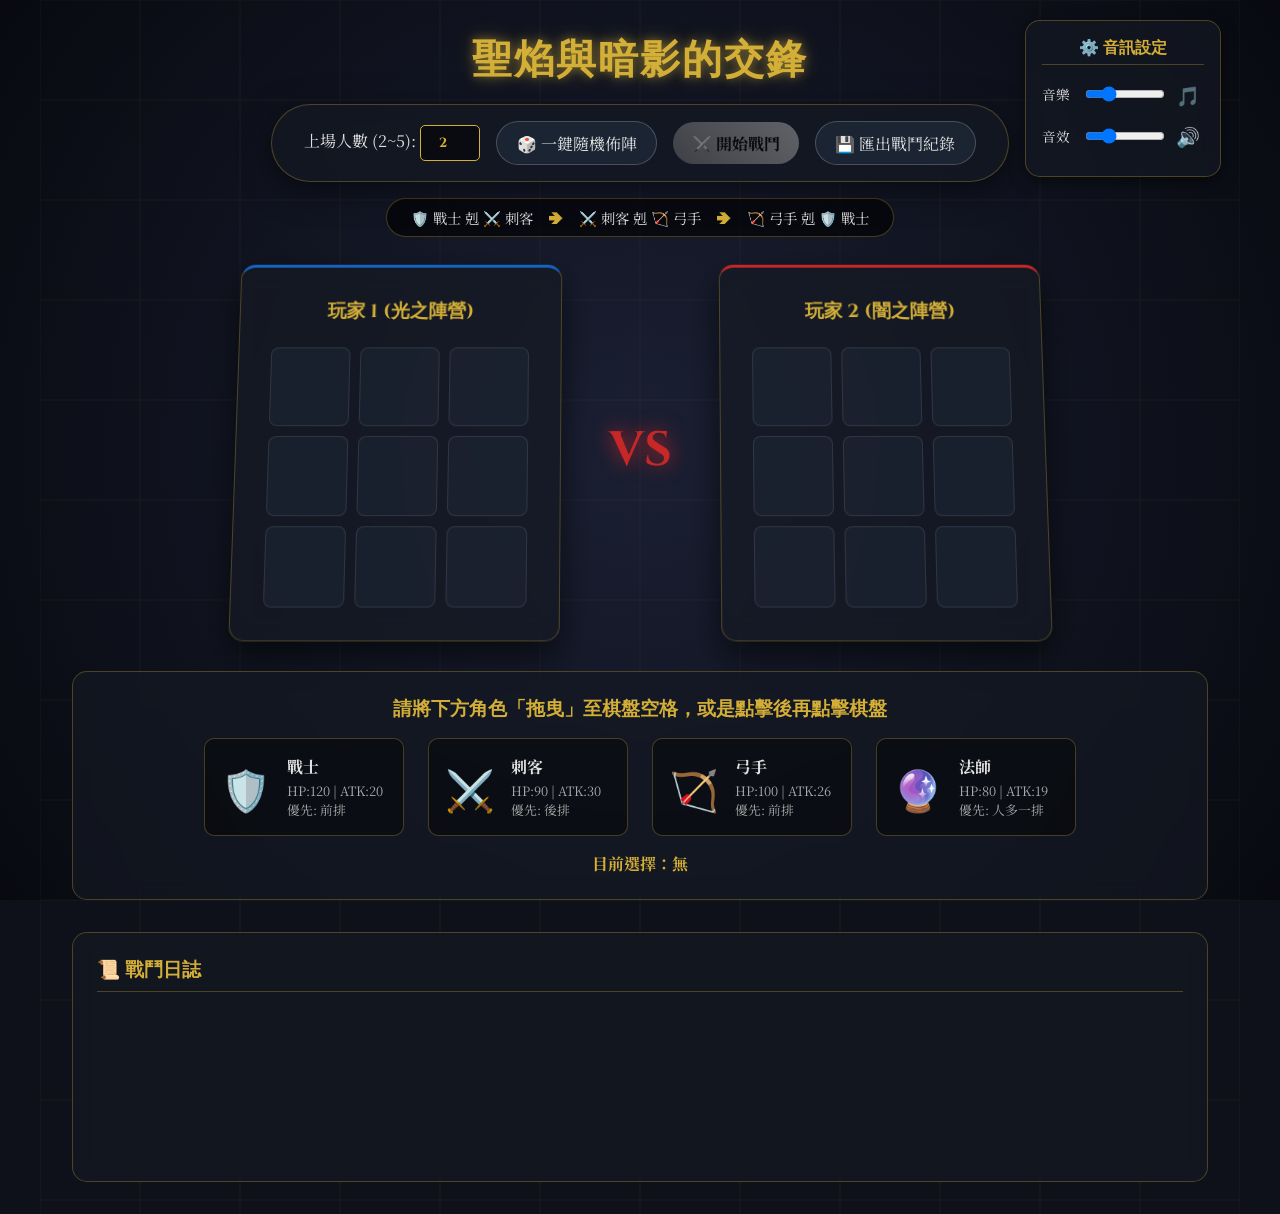
==== mage-version/index.html @ 6c67f074 "feat: add dedicated magic attack visual effects and sound" ====
<!DOCTYPE html>
<html lang="zh-TW">
<head>
    <meta charset="UTF-8">
    <meta name="viewport" content="width=device-width, initial-scale=1.0">
    <title>JRPG Auto Battler</title>
    <link rel="stylesheet" href="style.css">
    <link href="https://fonts.googleapis.com/css2?family=Noto+Serif+TC:wght@400;700&family=Cinzel:wght@600&display=swap" rel="stylesheet">
</head>
<body>
    <div id="game-container">
        <div class="bg-overlay"></div>
        
        <!-- 音效與音樂控制面板 -->
        <div class="audio-settings">
            <h4>⚙️ 音訊設定</h4>
            <div class="setting-row">
                <label>音樂</label>
                <input type="range" id="vol-bgm" min="0" max="1" step="0.05" value="0.25">
                <button id="toggle-bgm" class="icon-btn">🎵</button>
            </div>
            <div class="setting-row">
                <label>音效</label>
                <input type="range" id="vol-sfx" min="0" max="1" step="0.05" value="0.25">
                <button id="toggle-sfx" class="icon-btn">🔊</button>
            </div>
        </div>

        <header>
            <h1 class="title">聖焰與暗影的交鋒</h1>
            <div class="controls">
                <label>上場人數 (2~5): <input type="number" id="num-chars" value="2" min="2" max="5"></label>
                <button id="btn-random">🎲 一鍵隨機佈陣</button>
                <button id="btn-start" class="primary" disabled>⚔️ 開始戰鬥</button>
                <button id="btn-reset" class="hidden">🔄 重置下一局</button>
                <button id="btn-export">💾 匯出戰鬥紀錄</button>
            </div>
            
            <!-- 克制說明圖 -->
            <div class="element-legend">
                <span>🛡️ 戰士 剋 ⚔️ 刺客</span>
                <span class="arrow">➔</span>
                <span>⚔️ 刺客 剋 🏹 弓手</span>
                <span class="arrow">➔</span>
                <span>🏹 弓手 剋 🛡️ 戰士</span>
            </div>
        </header>

        <main class="battlefield">
            <div class="team-area team1">
                <h2 class="team-name">玩家 1 (光之陣營)</h2>
                <div class="grid" id="grid-team1">
                    <!-- 3x3 cells generated by JS -->
                </div>
            </div>

            <div class="vs-badge">VS</div>

            <div class="team-area team2">
                <h2 class="team-name">玩家 2 (闇之陣營)</h2>
                <div class="grid" id="grid-team2">
                    <!-- 3x3 cells generated by JS -->
                </div>
            </div>
        </main>

        <section class="selection-panel" id="selection-panel">
            <h3>請將下方角色「拖曳」至棋盤空格，或是點擊後再點擊棋盤</h3>
            <div class="character-pool">
                <div class="char-card" data-class="Warrior" draggable="true">
                    <div class="icon">🛡️</div>
                    <div class="info">
                        <strong>戰士</strong>
                        <span>HP:120 | ATK:20</span>
                        <span>優先: 前排</span>
                    </div>
                </div>
                <div class="char-card" data-class="Assassin" draggable="true">
                    <div class="icon">⚔️</div>
                    <div class="info">
                        <strong>刺客</strong>
                        <span>HP:90 | ATK:30</span>
                        <span>優先: 後排</span>
                    </div>
                </div>
                <div class="char-card" data-class="Archer" draggable="true">
                    <div class="icon">🏹</div>
                    <div class="info">
                        <strong>弓手</strong>
                        <span>HP:100 | ATK:26</span>
                        <span>優先: 前排</span>
                    </div>
                </div>
                <div class="char-card" data-class="Mage" draggable="true">
                    <div class="icon">🔮</div>
                    <div class="info">
                        <strong>法師</strong>
                        <span>HP:80 | ATK:19</span>
                        <span>優先: 人多一排</span>
                    </div>
                </div>
            </div>
            <div id="selection-status">目前選擇：無</div>
        </section>

        <section class="battle-log">
            <h3>📜 戰鬥日誌</h3>
            <div id="log-content"></div>
        </section>
    </div>

    <!-- 實體音效標籤 (請將您自己的 MP3 檔案放入資料夾中，並命名如下) -->
    <audio id="bgm-audio" loop src="../bgm.mp3"></audio>
    <audio id="hit-audio" src="../hit.mp3"></audio>
    <audio id="crit-audio" src="../crit.mp3"></audio>
    <audio id="die-audio" src="../die.mp3"></audio>
    <audio id="magic-audio" src="../magic.mp3"></audio>

    <script src="app.js"></script>
</body>
</html>
---- mage-version/style.css ----
:root {
    --bg-dark: #0f111a;
    --primary-gold: #d4af37;
    --primary-red: #c62828;
    --primary-blue: #1565c0;
    --text-light: #e0e0e0;
    --glass-bg: rgba(20, 25, 35, 0.7);
    --glass-border: rgba(212, 175, 55, 0.3);
    --cell-bg: rgba(30, 40, 55, 0.5);
    --cell-border: rgba(255, 255, 255, 0.1);
}

* {
    box-sizing: border-box;
    margin: 0;
    padding: 0;
}

body {
    background-color: var(--bg-dark);
    background-image: radial-gradient(circle at center, #1a1f33 0%, #080a10 100%);
    background-size: cover;
    background-attachment: fixed;
    color: var(--text-light);
    font-family: 'Noto Serif TC', serif;
    min-height: 100vh;
    display: flex;
    justify-content: center;
    align-items: center;
}

#game-container {
    width: 100%;
    max-width: 1200px;
    padding: 2rem;
    position: relative;
    z-index: 1;
}

.bg-overlay {
    position: absolute;
    top: 0; left: 0; width: 100%; height: 100%;
    background: url('data:image/svg+xml;utf8,<svg width="100" height="100" xmlns="http://www.w3.org/2000/svg"><rect width="100" height="100" fill="none" stroke="rgba(212,175,55,0.05)" stroke-width="1"/></svg>');
    z-index: -1;
    pointer-events: none;
}

header {
    text-align: center;
    margin-bottom: 1.5rem;
}

.title {
    font-family: 'Cinzel', serif;
    font-size: 2.5rem;
    color: var(--primary-gold);
    text-shadow: 0 0 10px rgba(212, 175, 55, 0.5), 0 0 20px rgba(212, 175, 55, 0.3);
    letter-spacing: 2px;
    margin-bottom: 1rem;
}

.controls {
    display: flex;
    justify-content: center;
    gap: 1rem;
    align-items: center;
    background: var(--glass-bg);
    padding: 1rem 2rem;
    border-radius: 50px;
    border: 1px solid var(--glass-border);
    backdrop-filter: blur(10px);
    box-shadow: 0 8px 32px rgba(0, 0, 0, 0.5);
    width: fit-content;
    margin: 0 auto 1rem auto;
}

/* 克制圖例 */
.element-legend {
    display: flex;
    justify-content: center;
    align-items: center;
    gap: 1rem;
    background: rgba(0, 0, 0, 0.6);
    padding: 0.5rem 1.5rem;
    border-radius: 20px;
    border: 1px solid var(--glass-border);
    color: var(--text-light);
    font-size: 0.9rem;
    width: fit-content;
    margin: 0 auto;
}

.element-legend .arrow {
    color: var(--primary-gold);
}

input[type="number"] {
    background: rgba(0,0,0,0.5);
    border: 1px solid var(--primary-gold);
    color: var(--primary-gold);
    padding: 0.5rem;
    border-radius: 5px;
    width: 60px;
    text-align: center;
    font-family: 'Cinzel', serif;
    font-weight: bold;
}

button {
    background: rgba(30, 40, 55, 0.8);
    color: var(--text-light);
    border: 1px solid rgba(255,255,255,0.2);
    padding: 0.6rem 1.2rem;
    border-radius: 25px;
    cursor: pointer;
    font-family: 'Noto Serif TC', serif;
    font-size: 1rem;
    transition: all 0.3s ease;
}

button:hover:not(:disabled) {
    background: rgba(50, 60, 80, 0.8);
    border-color: var(--primary-gold);
    box-shadow: 0 0 15px rgba(212, 175, 55, 0.3);
}

button.primary {
    background: linear-gradient(45deg, #8a6a20, #d4af37);
    color: #000;
    font-weight: bold;
    border: none;
}

button.primary:hover:not(:disabled) {
    background: linear-gradient(45deg, #d4af37, #f3d46f);
    box-shadow: 0 0 20px rgba(212, 175, 55, 0.6);
}

button:disabled {
    opacity: 0.5;
    cursor: not-allowed;
    filter: grayscale(1);
}

.hidden {
    display: none !important;
}

/* Battlefield */
.battlefield {
    display: flex;
    justify-content: center;
    align-items: center;
    gap: 3rem;
    margin-bottom: 2rem;
    perspective: 1000px;
}

.team-area {
    background: var(--glass-bg);
    border: 1px solid var(--glass-border);
    border-radius: 15px;
    padding: 2rem;
    backdrop-filter: blur(10px);
    box-shadow: 0 15px 35px rgba(0,0,0,0.6);
    position: relative;
    transform: rotateX(5deg);
    transition: transform 0.3s ease;
}

.team-area:hover {
    transform: rotateX(0deg);
}

.team1 { border-top: 3px solid var(--primary-blue); }
.team2 { border-top: 3px solid var(--primary-red); }

.team-name {
    text-align: center;
    margin-bottom: 1.5rem;
    font-family: 'Cinzel', serif;
    color: var(--primary-gold);
    font-size: 1.2rem;
}

.grid {
    display: grid;
    grid-template-columns: repeat(3, 1fr);
    grid-template-rows: repeat(3, 1fr);
    gap: 10px;
}

.team1 .grid {
    direction: rtl; 
}
.team1 .cell {
    direction: ltr; 
}

.cell {
    width: 80px;
    height: 80px;
    background: var(--cell-bg);
    border: 1px solid var(--cell-border);
    border-radius: 8px;
    display: flex;
    justify-content: center;
    align-items: center;
    transition: all 0.2s ease;
    position: relative;
}

.cell.drag-over {
    background: rgba(212, 175, 55, 0.3);
    border-color: var(--primary-gold);
    transform: scale(1.05);
}

.cell:hover {
    background: rgba(255, 255, 255, 0.1);
    border-color: var(--primary-gold);
}

.vs-badge {
    font-family: 'Cinzel', serif;
    font-size: 3rem;
    font-weight: bold;
    color: var(--primary-red);
    text-shadow: 0 0 20px #c62828;
    animation: pulse 2s infinite alternate;
}

@keyframes pulse {
    from { transform: scale(1); text-shadow: 0 0 10px #c62828; }
    to { transform: scale(1.1); text-shadow: 0 0 25px #ff5252; }
}

/* Characters */
.character {
    font-size: 2.5rem;
    user-select: none;
    position: relative;
    z-index: 2;
    transition: all 0.3s ease;
    cursor: grab;
}

.character:active {
    cursor: grabbing;
}

.character.dragging {
    opacity: 0.5;
    transform: scale(1.1);
}

.hp-bar-container {
    position: absolute;
    bottom: -15px;
    left: 10%;
    width: 80%;
    height: 6px;
    background: #333;
    border-radius: 3px;
    overflow: hidden;
    border: 1px solid #000;
}

.hp-bar {
    height: 100%;
    background: #4caf50;
    width: 100%;
    transition: width 0.3s ease, background-color 0.3s ease;
}

.hp-bar.low {
    background: #f44336;
}

/* 動畫效果 */
@keyframes attack-right {
    0% { transform: translateX(0) scale(1); }
    50% { transform: translateX(30px) scale(1.2); }
    100% { transform: translateX(0) scale(1); }
}

@keyframes attack-left {
    0% { transform: translateX(0) scale(1); }
    50% { transform: translateX(-30px) scale(1.2); }
    100% { transform: translateX(0) scale(1); }
}

@keyframes hit-shake {
    0% { transform: translate(0, 0) rotate(0deg); filter: brightness(1) sepia(0); }
    25% { transform: translate(5px, 5px) rotate(5deg); filter: brightness(2) sepia(1) hue-rotate(300deg); }
    50% { transform: translate(-5px, -5px) rotate(-5deg); filter: brightness(2) sepia(1) hue-rotate(300deg); }
    75% { transform: translate(5px, -5px) rotate(5deg); filter: brightness(1) sepia(0); }
    100% { transform: translate(0, 0) rotate(0deg); }
}

@keyframes die {
    0% { opacity: 1; transform: scale(1); filter: grayscale(0); }
    50% { opacity: 0.5; transform: scale(0.8); filter: grayscale(1); }
    100% { opacity: 0; transform: scale(0.5); filter: grayscale(1); }
}

.anim-attack-t1 { animation: attack-right 0.2s ease-in-out; z-index: 10; }
.anim-attack-t2 { animation: attack-left 0.2s ease-in-out; z-index: 10; }
.anim-hit { animation: hit-shake 0.2s ease-in-out; }
.anim-magic-hit { animation: magic-burn 0.5s ease-out; }
.anim-die { animation: die 0.5s forwards; }

@keyframes magic-burn {
    0% { filter: brightness(1) sepia(0) hue-rotate(0deg); transform: scale(1); }
    30% { filter: brightness(1.5) sepia(1) hue-rotate(-50deg) drop-shadow(0 0 15px orange); transform: scale(1.1); }
    70% { filter: brightness(1.5) sepia(1) hue-rotate(-50deg) drop-shadow(0 0 20px red); transform: scale(1.05); }
    100% { filter: brightness(1) sepia(0) hue-rotate(0deg); transform: scale(1); }
}

.damage-text {
    position: absolute;
    color: #ff5252;
    font-weight: bold;
    font-size: 1.5rem;
    text-shadow: 2px 2px 0 #000;
    pointer-events: none;
    z-index: 20;
    animation: floatUp 1s forwards;
}

.damage-text.crit {
    color: #ffeb3b;
    font-size: 2rem;
}

@keyframes floatUp {
    0% { transform: translateY(0) scale(1); opacity: 1; }
    100% { transform: translateY(-40px) scale(1.5); opacity: 0; }
}

/* Selection Panel */
.selection-panel {
    background: var(--glass-bg);
    border: 1px solid var(--glass-border);
    border-radius: 15px;
    padding: 1.5rem;
    margin-bottom: 2rem;
    text-align: center;
    backdrop-filter: blur(10px);
}

.selection-panel h3 {
    color: var(--primary-gold);
    margin-bottom: 1rem;
    font-family: 'Cinzel', serif;
}

.character-pool {
    display: flex;
    justify-content: center;
    gap: 1.5rem;
    margin-bottom: 1rem;
}

.char-card {
    background: rgba(0,0,0,0.4);
    border: 1px solid var(--glass-border);
    border-radius: 10px;
    padding: 1rem;
    cursor: grab;
    display: flex;
    align-items: center;
    gap: 1rem;
    transition: all 0.2s ease;
    width: 200px;
}

.char-card:active {
    cursor: grabbing;
}

.char-card:hover {
    background: rgba(212, 175, 55, 0.1);
    transform: translateY(-5px);
}

.char-card.selected {
    border-color: var(--primary-gold);
    box-shadow: 0 0 15px rgba(212, 175, 55, 0.5);
    background: rgba(212, 175, 55, 0.15);
}

.char-card .icon {
    font-size: 2.5rem;
}

.char-card .info {
    display: flex;
    flex-direction: column;
    text-align: left;
    font-size: 0.8rem;
    color: #aaa;
}

.char-card .info strong {
    color: var(--text-light);
    font-size: 1rem;
    margin-bottom: 0.2rem;
}

#selection-status {
    color: var(--primary-gold);
    font-weight: bold;
}

/* Battle Log */
.battle-log {
    background: var(--glass-bg);
    border: 1px solid var(--glass-border);
    border-radius: 15px;
    padding: 1.5rem;
    height: 250px;
    display: flex;
    flex-direction: column;
    backdrop-filter: blur(10px);
}

.battle-log h3 {
    color: var(--primary-gold);
    margin-bottom: 1rem;
    font-family: 'Cinzel', serif;
    border-bottom: 1px solid var(--glass-border);
    padding-bottom: 0.5rem;
}

#log-content {
    flex: 1;
    overflow-y: auto;
    font-family: monospace;
    font-size: 0.95rem;
    line-height: 1.5;
    padding-right: 1rem;
}

#log-content::-webkit-scrollbar {
    width: 8px;
}
#log-content::-webkit-scrollbar-track {
    background: rgba(0,0,0,0.2);
    border-radius: 4px;
}
#log-content::-webkit-scrollbar-thumb {
    background: var(--primary-gold);
    border-radius: 4px;
}

.log-turn {
    color: var(--primary-gold);
    font-weight: bold;
    margin-top: 0.5rem;
    border-top: 1px dashed rgba(255,255,255,0.1);
    padding-top: 0.5rem;
}

.log-entry {
    margin-bottom: 0.3rem;
}

.log-crit {
    color: #ffeb3b;
}

.log-death {
    color: #ff5252;
    font-weight: bold;
}

/* Audio Settings Panel */
.audio-settings {
    position: absolute;
    top: 20px;
    right: 20px;
    background: var(--glass-bg);
    border: 1px solid var(--glass-border);
    border-radius: 15px;
    padding: 1rem;
    backdrop-filter: blur(10px);
    box-shadow: 0 5px 15px rgba(0,0,0,0.5);
    z-index: 100;
}

.audio-settings h4 {
    color: var(--primary-gold);
    margin-bottom: 0.8rem;
    font-family: 'Cinzel', serif;
    text-align: center;
    border-bottom: 1px solid var(--glass-border);
    padding-bottom: 0.3rem;
}

.setting-row {
    display: flex;
    align-items: center;
    gap: 0.5rem;
    margin-bottom: 0.5rem;
    font-size: 0.85rem;
}

.setting-row label {
    width: 35px;
}

.setting-row input[type="range"] {
    width: 80px;
    cursor: pointer;
}

.icon-btn {
    background: none;
    border: none;
    font-size: 1.2rem;
    cursor: pointer;
    padding: 0.2rem;
    border-radius: 5px;
    box-shadow: none;
    transition: opacity 0.2s;
}

.icon-btn:hover {
    background: rgba(255,255,255,0.1);
    box-shadow: none;
    border: none;
}

.icon-btn.muted {
    opacity: 0.3;
    filter: grayscale(1);
}
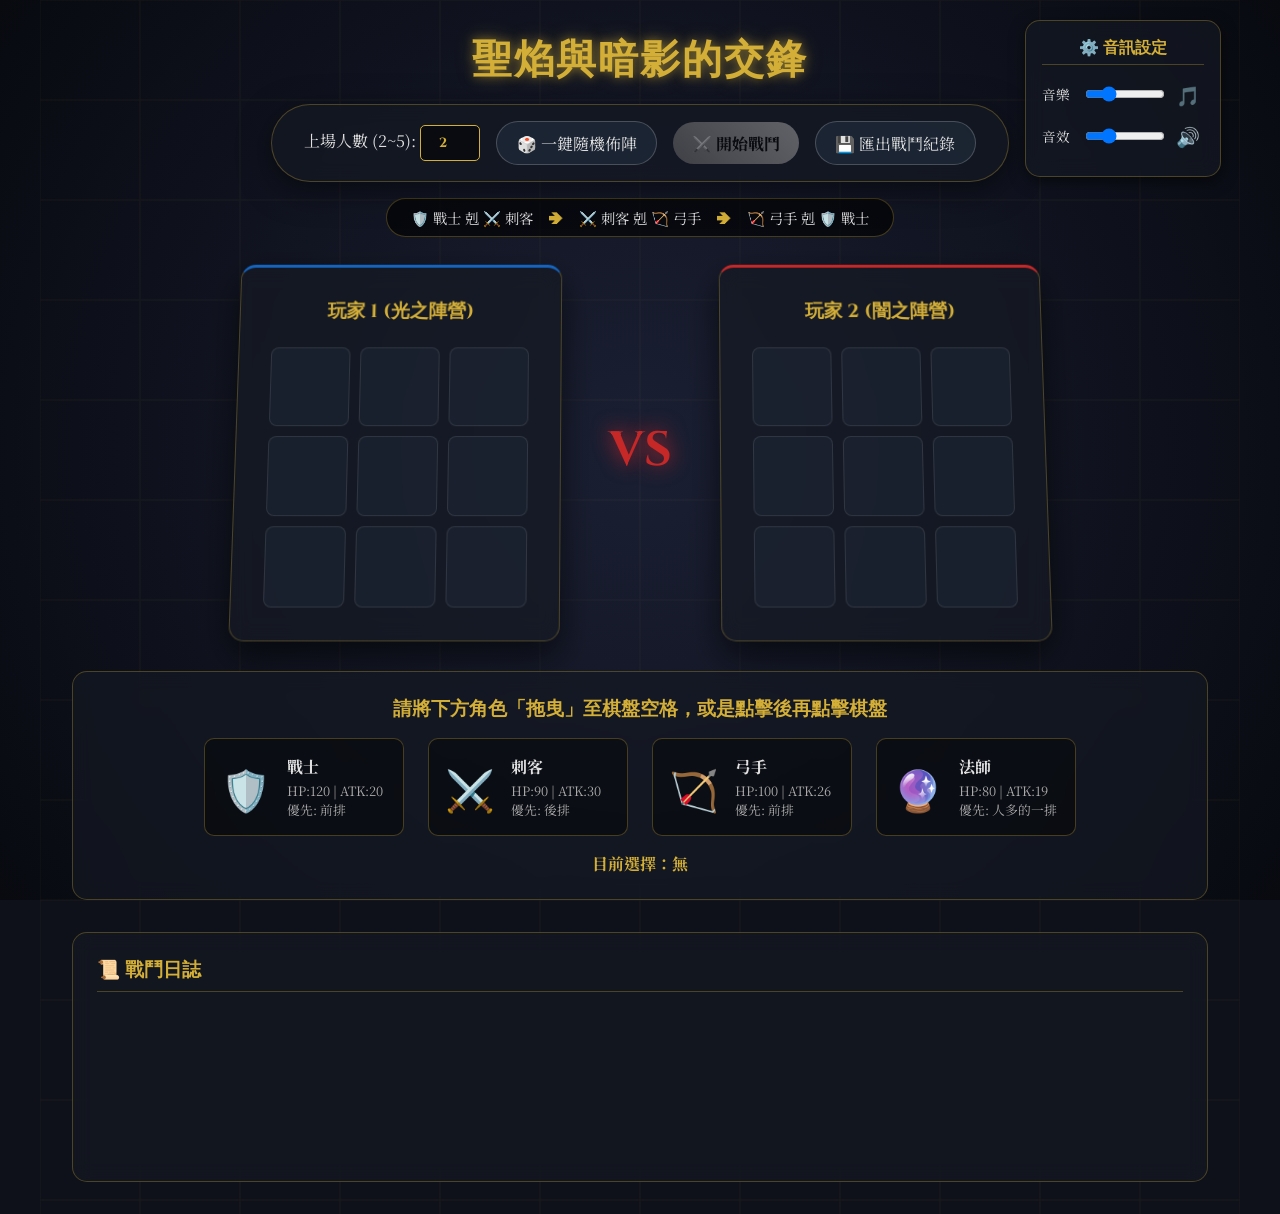
==== commit 140e3ab2: "refactor: organize assets, extract character configs to data file, add documentation" ====
--- a/mage-version/index.html
+++ b/mage-version/index.html
@@ -66,39 +66,8 @@
 
         <section class="selection-panel" id="selection-panel">
             <h3>請將下方角色「拖曳」至棋盤空格，或是點擊後再點擊棋盤</h3>
-            <div class="character-pool">
-                <div class="char-card" data-class="Warrior" draggable="true">
-                    <div class="icon">🛡️</div>
-                    <div class="info">
-                        <strong>戰士</strong>
-                        <span>HP:120 | ATK:20</span>
-                        <span>優先: 前排</span>
-                    </div>
-                </div>
-                <div class="char-card" data-class="Assassin" draggable="true">
-                    <div class="icon">⚔️</div>
-                    <div class="info">
-                        <strong>刺客</strong>
-                        <span>HP:90 | ATK:30</span>
-                        <span>優先: 後排</span>
-                    </div>
-                </div>
-                <div class="char-card" data-class="Archer" draggable="true">
-                    <div class="icon">🏹</div>
-                    <div class="info">
-                        <strong>弓手</strong>
-                        <span>HP:100 | ATK:26</span>
-                        <span>優先: 前排</span>
-                    </div>
-                </div>
-                <div class="char-card" data-class="Mage" draggable="true">
-                    <div class="icon">🔮</div>
-                    <div class="info">
-                        <strong>法師</strong>
-                        <span>HP:80 | ATK:19</span>
-                        <span>優先: 人多一排</span>
-                    </div>
-                </div>
+            <div class="character-pool" id="character-pool-container">
+                <!-- 角色卡片會由 characters.js 動態生成 -->
             </div>
             <div id="selection-status">目前選擇：無</div>
         </section>
@@ -109,13 +78,14 @@
         </section>
     </div>
 
-    <!-- 實體音效標籤 (請將您自己的 MP3 檔案放入資料夾中，並命名如下) -->
-    <audio id="bgm-audio" loop src="../bgm.mp3"></audio>
-    <audio id="hit-audio" src="../hit.mp3"></audio>
-    <audio id="crit-audio" src="../crit.mp3"></audio>
-    <audio id="die-audio" src="../die.mp3"></audio>
-    <audio id="magic-audio" src="../magic.mp3"></audio>
+    <!-- 實體音效標籤 -->
+    <audio id="bgm-audio" loop src="../assets/audio/bgm.mp3"></audio>
+    <audio id="hit-audio" src="../assets/audio/hit.mp3"></audio>
+    <audio id="crit-audio" src="../assets/audio/crit.mp3"></audio>
+    <audio id="die-audio" src="../assets/audio/die.mp3"></audio>
+    <audio id="magic-audio" src="../assets/audio/magic.mp3"></audio>
 
+    <script src="../assets/data/characters.js"></script>
     <script src="app.js"></script>
 </body>
 </html>
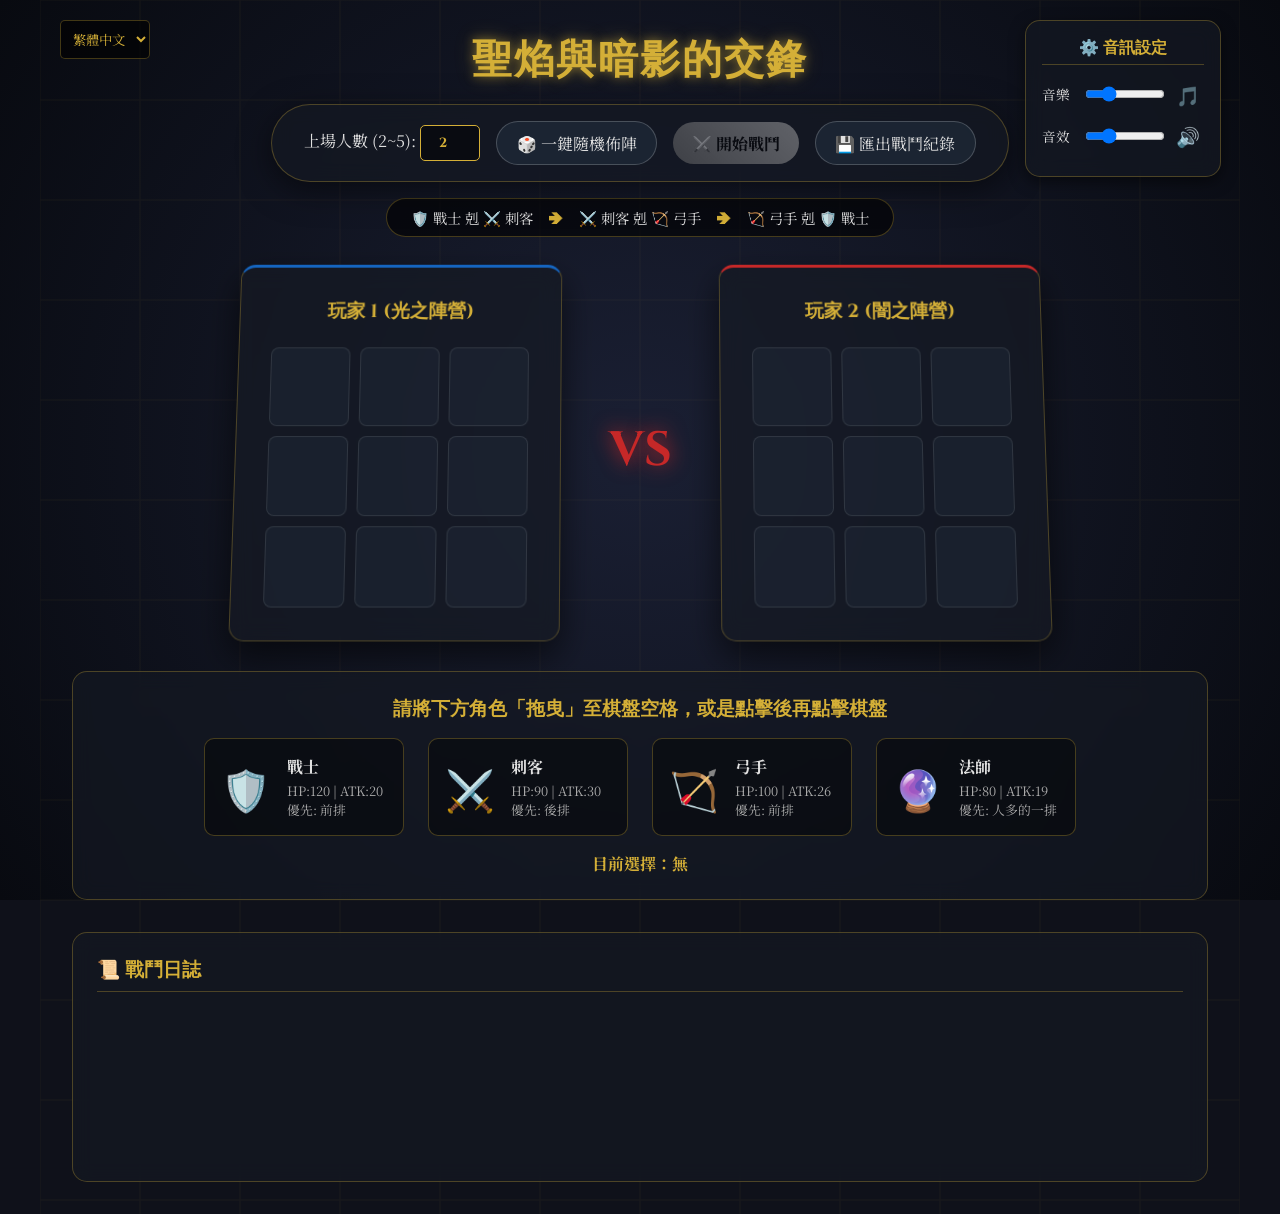
==== commit 9dae3745: "feat: implement i18n support for English and Traditional Chinese" ====
--- a/mage-version/index.html
+++ b/mage-version/index.html
@@ -4,51 +4,58 @@
     <meta charset="UTF-8">
     <meta name="viewport" content="width=device-width, initial-scale=1.0">
     <title>JRPG Auto Battler</title>
-    <link rel="stylesheet" href="style.css">
+    <link rel="stylesheet" href="../style.css">
     <link href="https://fonts.googleapis.com/css2?family=Noto+Serif+TC:wght@400;700&family=Cinzel:wght@600&display=swap" rel="stylesheet">
 </head>
 <body>
     <div id="game-container">
         <div class="bg-overlay"></div>
         
-        <!-- 音效與音樂控制面板 -->
+        <!-- 語系切換與音效音樂控制 -->
+        <div class="top-controls">
+            <select id="lang-select" onchange="switchLanguage(this.value)">
+                <option value="zh-TW">繁體中文</option>
+                <option value="en">English</option>
+            </select>
+        </div>
+
         <div class="audio-settings">
-            <h4>⚙️ 音訊設定</h4>
+            <h4 data-i18n="audio_settings">⚙️ 音訊設定</h4>
             <div class="setting-row">
-                <label>音樂</label>
+                <label data-i18n="music">音樂</label>
                 <input type="range" id="vol-bgm" min="0" max="1" step="0.05" value="0.25">
                 <button id="toggle-bgm" class="icon-btn">🎵</button>
             </div>
             <div class="setting-row">
-                <label>音效</label>
+                <label data-i18n="sfx">音效</label>
                 <input type="range" id="vol-sfx" min="0" max="1" step="0.05" value="0.25">
                 <button id="toggle-sfx" class="icon-btn">🔊</button>
             </div>
         </div>
 
         <header>
-            <h1 class="title">聖焰與暗影的交鋒</h1>
+            <h1 class="title" data-i18n="title">聖焰與暗影的交鋒</h1>
             <div class="controls">
-                <label>上場人數 (2~5): <input type="number" id="num-chars" value="2" min="2" max="5"></label>
-                <button id="btn-random">🎲 一鍵隨機佈陣</button>
-                <button id="btn-start" class="primary" disabled>⚔️ 開始戰鬥</button>
-                <button id="btn-reset" class="hidden">🔄 重置下一局</button>
-                <button id="btn-export">💾 匯出戰鬥紀錄</button>
+                <label><span data-i18n-text="max_chars_label">上場人數 (2~5): </span><input type="number" id="num-chars" value="2" min="2" max="5"></label>
+                <button id="btn-random" data-i18n="btn_random">🎲 一鍵隨機佈陣</button>
+                <button id="btn-start" class="primary" disabled data-i18n="btn_start">⚔️ 開始戰鬥</button>
+                <button id="btn-reset" class="hidden" data-i18n="btn_reset">🔄 重置下一局</button>
+                <button id="btn-export" data-i18n="btn_export">💾 匯出戰鬥紀錄</button>
             </div>
             
             <!-- 克制說明圖 -->
             <div class="element-legend">
-                <span>🛡️ 戰士 剋 ⚔️ 刺客</span>
+                <span data-i18n="legend_warrior">🛡️ 戰士 剋 ⚔️ 刺客</span>
                 <span class="arrow">➔</span>
-                <span>⚔️ 刺客 剋 🏹 弓手</span>
+                <span data-i18n="legend_assassin">⚔️ 刺客 剋 🏹 弓手</span>
                 <span class="arrow">➔</span>
-                <span>🏹 弓手 剋 🛡️ 戰士</span>
+                <span data-i18n="legend_archer">🏹 弓手 剋 🛡️ 戰士</span>
             </div>
         </header>
 
         <main class="battlefield">
             <div class="team-area team1">
-                <h2 class="team-name">玩家 1 (光之陣營)</h2>
+                <h2 class="team-name" data-i18n="team1_name">玩家 1 (光之陣營)</h2>
                 <div class="grid" id="grid-team1">
                     <!-- 3x3 cells generated by JS -->
                 </div>
@@ -57,7 +64,7 @@
             <div class="vs-badge">VS</div>
 
             <div class="team-area team2">
-                <h2 class="team-name">玩家 2 (闇之陣營)</h2>
+                <h2 class="team-name" data-i18n="team2_name">玩家 2 (闇之陣營)</h2>
                 <div class="grid" id="grid-team2">
                     <!-- 3x3 cells generated by JS -->
                 </div>
@@ -65,15 +72,15 @@
         </main>
 
         <section class="selection-panel" id="selection-panel">
-            <h3>請將下方角色「拖曳」至棋盤空格，或是點擊後再點擊棋盤</h3>
+            <h3 data-i18n="instruction">請將下方角色「拖曳」至棋盤空格，或是點擊後再點擊棋盤</h3>
             <div class="character-pool" id="character-pool-container">
                 <!-- 角色卡片會由 characters.js 動態生成 -->
             </div>
-            <div id="selection-status">目前選擇：無</div>
+            <div id="selection-status"><span data-i18n-text="selection_status">目前選擇：</span><span data-i18n-text="selection_none">無</span></div>
         </section>
 
         <section class="battle-log">
-            <h3>📜 戰鬥日誌</h3>
+            <h3 data-i18n="battle_log_title">📜 戰鬥日誌</h3>
             <div id="log-content"></div>
         </section>
     </div>
@@ -85,6 +92,7 @@
     <audio id="die-audio" src="../assets/audio/die.mp3"></audio>
     <audio id="magic-audio" src="../assets/audio/magic.mp3"></audio>
 
+    <script src="../assets/data/i18n.js"></script>
     <script src="../assets/data/characters.js"></script>
     <script src="app.js"></script>
 </body>
--- a/style.css
+++ b/style.css
@@ -0,0 +1,556 @@
+:root {
+    --bg-dark: #0f111a;
+    --primary-gold: #d4af37;
+    --primary-red: #c62828;
+    --primary-blue: #1565c0;
+    --text-light: #e0e0e0;
+    --glass-bg: rgba(20, 25, 35, 0.7);
+    --glass-border: rgba(212, 175, 55, 0.3);
+    --cell-bg: rgba(30, 40, 55, 0.5);
+    --cell-border: rgba(255, 255, 255, 0.1);
+}
+
+* {
+    box-sizing: border-box;
+    margin: 0;
+    padding: 0;
+}
+
+body {
+    background-color: var(--bg-dark);
+    background-image: radial-gradient(circle at center, #1a1f33 0%, #080a10 100%);
+    background-size: cover;
+    background-attachment: fixed;
+    color: var(--text-light);
+    font-family: 'Noto Serif TC', serif;
+    min-height: 100vh;
+    display: flex;
+    justify-content: center;
+    align-items: center;
+}
+
+#game-container {
+    width: 100%;
+    max-width: 1200px;
+    padding: 2rem;
+    position: relative;
+    z-index: 1;
+}
+
+.bg-overlay {
+    position: absolute;
+    top: 0; left: 0; width: 100%; height: 100%;
+    background: url('data:image/svg+xml;utf8,<svg width="100" height="100" xmlns="http://www.w3.org/2000/svg"><rect width="100" height="100" fill="none" stroke="rgba(212,175,55,0.05)" stroke-width="1"/></svg>');
+    z-index: -1;
+    pointer-events: none;
+}
+
+header {
+    text-align: center;
+    margin-bottom: 1.5rem;
+}
+
+.title {
+    font-family: 'Cinzel', serif;
+    font-size: 2.5rem;
+    color: var(--primary-gold);
+    text-shadow: 0 0 10px rgba(212, 175, 55, 0.5), 0 0 20px rgba(212, 175, 55, 0.3);
+    letter-spacing: 2px;
+    margin-bottom: 1rem;
+}
+
+.controls {
+    display: flex;
+    justify-content: center;
+    gap: 1rem;
+    align-items: center;
+    background: var(--glass-bg);
+    padding: 1rem 2rem;
+    border-radius: 50px;
+    border: 1px solid var(--glass-border);
+    backdrop-filter: blur(10px);
+    box-shadow: 0 8px 32px rgba(0, 0, 0, 0.5);
+    width: fit-content;
+    margin: 0 auto 1rem auto;
+}
+
+/* 克制圖例 */
+.element-legend {
+    display: flex;
+    justify-content: center;
+    align-items: center;
+    gap: 1rem;
+    background: rgba(0, 0, 0, 0.6);
+    padding: 0.5rem 1.5rem;
+    border-radius: 20px;
+    border: 1px solid var(--glass-border);
+    color: var(--text-light);
+    font-size: 0.9rem;
+    width: fit-content;
+    margin: 0 auto;
+}
+
+.element-legend .arrow {
+    color: var(--primary-gold);
+}
+
+input[type="number"] {
+    background: rgba(0,0,0,0.5);
+    border: 1px solid var(--primary-gold);
+    color: var(--primary-gold);
+    padding: 0.5rem;
+    border-radius: 5px;
+    width: 60px;
+    text-align: center;
+    font-family: 'Cinzel', serif;
+    font-weight: bold;
+}
+
+button {
+    background: rgba(30, 40, 55, 0.8);
+    color: var(--text-light);
+    border: 1px solid rgba(255,255,255,0.2);
+    padding: 0.6rem 1.2rem;
+    border-radius: 25px;
+    cursor: pointer;
+    font-family: 'Noto Serif TC', serif;
+    font-size: 1rem;
+    transition: all 0.3s ease;
+}
+
+button:hover:not(:disabled) {
+    background: rgba(50, 60, 80, 0.8);
+    border-color: var(--primary-gold);
+    box-shadow: 0 0 15px rgba(212, 175, 55, 0.3);
+}
+
+button.primary {
+    background: linear-gradient(45deg, #8a6a20, #d4af37);
+    color: #000;
+    font-weight: bold;
+    border: none;
+}
+
+button.primary:hover:not(:disabled) {
+    background: linear-gradient(45deg, #d4af37, #f3d46f);
+    box-shadow: 0 0 20px rgba(212, 175, 55, 0.6);
+}
+
+button:disabled {
+    opacity: 0.5;
+    cursor: not-allowed;
+    filter: grayscale(1);
+}
+
+.hidden {
+    display: none !important;
+}
+
+/* Battlefield */
+.battlefield {
+    display: flex;
+    justify-content: center;
+    align-items: center;
+    gap: 3rem;
+    margin-bottom: 2rem;
+    perspective: 1000px;
+}
+
+.team-area {
+    background: var(--glass-bg);
+    border: 1px solid var(--glass-border);
+    border-radius: 15px;
+    padding: 2rem;
+    backdrop-filter: blur(10px);
+    box-shadow: 0 15px 35px rgba(0,0,0,0.6);
+    position: relative;
+    transform: rotateX(5deg);
+    transition: transform 0.3s ease;
+}
+
+.team-area:hover {
+    transform: rotateX(0deg);
+}
+
+.team1 { border-top: 3px solid var(--primary-blue); }
+.team2 { border-top: 3px solid var(--primary-red); }
+
+.team-name {
+    text-align: center;
+    margin-bottom: 1.5rem;
+    font-family: 'Cinzel', serif;
+    color: var(--primary-gold);
+    font-size: 1.2rem;
+}
+
+.grid {
+    display: grid;
+    grid-template-columns: repeat(3, 1fr);
+    grid-template-rows: repeat(3, 1fr);
+    gap: 10px;
+}
+
+.team1 .grid {
+    direction: rtl; 
+}
+.team1 .cell {
+    direction: ltr; 
+}
+
+.cell {
+    width: 80px;
+    height: 80px;
+    background: var(--cell-bg);
+    border: 1px solid var(--cell-border);
+    border-radius: 8px;
+    display: flex;
+    justify-content: center;
+    align-items: center;
+    transition: all 0.2s ease;
+    position: relative;
+}
+
+.cell.drag-over {
+    background: rgba(212, 175, 55, 0.3);
+    border-color: var(--primary-gold);
+    transform: scale(1.05);
+}
+
+.cell:hover {
+    background: rgba(255, 255, 255, 0.1);
+    border-color: var(--primary-gold);
+}
+
+.vs-badge {
+    font-family: 'Cinzel', serif;
+    font-size: 3rem;
+    font-weight: bold;
+    color: var(--primary-red);
+    text-shadow: 0 0 20px #c62828;
+    animation: pulse 2s infinite alternate;
+}
+
+@keyframes pulse {
+    from { transform: scale(1); text-shadow: 0 0 10px #c62828; }
+    to { transform: scale(1.1); text-shadow: 0 0 25px #ff5252; }
+}
+
+/* Characters */
+.character {
+    font-size: 2.5rem;
+    user-select: none;
+    position: relative;
+    z-index: 2;
+    transition: all 0.3s ease;
+    cursor: grab;
+}
+
+.character:active {
+    cursor: grabbing;
+}
+
+.character.dragging {
+    opacity: 0.5;
+    transform: scale(1.1);
+}
+
+.hp-bar-container {
+    position: absolute;
+    bottom: -15px;
+    left: 10%;
+    width: 80%;
+    height: 6px;
+    background: #333;
+    border-radius: 3px;
+    overflow: hidden;
+    border: 1px solid #000;
+}
+
+.hp-bar {
+    height: 100%;
+    background: #4caf50;
+    width: 100%;
+    transition: width 0.3s ease, background-color 0.3s ease;
+}
+
+.hp-bar.low {
+    background: #f44336;
+}
+
+/* 動畫效果 */
+@keyframes attack-right {
+    0% { transform: translateX(0) scale(1); }
+    50% { transform: translateX(30px) scale(1.2); }
+    100% { transform: translateX(0) scale(1); }
+}
+
+@keyframes attack-left {
+    0% { transform: translateX(0) scale(1); }
+    50% { transform: translateX(-30px) scale(1.2); }
+    100% { transform: translateX(0) scale(1); }
+}
+
+@keyframes hit-shake {
+    0% { transform: translate(0, 0) rotate(0deg); filter: brightness(1) sepia(0); }
+    25% { transform: translate(5px, 5px) rotate(5deg); filter: brightness(2) sepia(1) hue-rotate(300deg); }
+    50% { transform: translate(-5px, -5px) rotate(-5deg); filter: brightness(2) sepia(1) hue-rotate(300deg); }
+    75% { transform: translate(5px, -5px) rotate(5deg); filter: brightness(1) sepia(0); }
+    100% { transform: translate(0, 0) rotate(0deg); }
+}
+
+@keyframes die {
+    0% { opacity: 1; transform: scale(1); filter: grayscale(0); }
+    50% { opacity: 0.5; transform: scale(0.8); filter: grayscale(1); }
+    100% { opacity: 0; transform: scale(0.5); filter: grayscale(1); }
+}
+
+.anim-attack-t1 { animation: attack-right 0.2s ease-in-out; z-index: 10; }
+.anim-attack-t2 { animation: attack-left 0.2s ease-in-out; z-index: 10; }
+.anim-hit { animation: hit-shake 0.2s ease-in-out; }
+.anim-magic-hit { animation: magic-burn 0.5s ease-out; }
+.anim-die { animation: die 0.5s forwards; }
+
+@keyframes magic-burn {
+    0% { filter: brightness(1) sepia(0) hue-rotate(0deg); transform: scale(1); }
+    30% { filter: brightness(1.5) sepia(1) hue-rotate(-50deg) drop-shadow(0 0 15px orange); transform: scale(1.1); }
+    70% { filter: brightness(1.5) sepia(1) hue-rotate(-50deg) drop-shadow(0 0 20px red); transform: scale(1.05); }
+    100% { filter: brightness(1) sepia(0) hue-rotate(0deg); transform: scale(1); }
+}
+
+.damage-text {
+    position: absolute;
+    color: #ff5252;
+    font-weight: bold;
+    font-size: 1.5rem;
+    text-shadow: 2px 2px 0 #000;
+    pointer-events: none;
+    z-index: 20;
+    animation: floatUp 1s forwards;
+}
+
+.damage-text.crit {
+    color: #ffeb3b;
+    font-size: 2rem;
+}
+
+@keyframes floatUp {
+    0% { transform: translateY(0) scale(1); opacity: 1; }
+    100% { transform: translateY(-40px) scale(1.5); opacity: 0; }
+}
+
+/* Selection Panel */
+.selection-panel {
+    background: var(--glass-bg);
+    border: 1px solid var(--glass-border);
+    border-radius: 15px;
+    padding: 1.5rem;
+    margin-bottom: 2rem;
+    text-align: center;
+    backdrop-filter: blur(10px);
+}
+
+.selection-panel h3 {
+    color: var(--primary-gold);
+    margin-bottom: 1rem;
+    font-family: 'Cinzel', serif;
+}
+
+.character-pool {
+    display: flex;
+    justify-content: center;
+    gap: 1.5rem;
+    margin-bottom: 1rem;
+}
+
+.char-card {
+    background: rgba(0,0,0,0.4);
+    border: 1px solid var(--glass-border);
+    border-radius: 10px;
+    padding: 1rem;
+    cursor: grab;
+    display: flex;
+    align-items: center;
+    gap: 1rem;
+    transition: all 0.2s ease;
+    width: 200px;
+}
+
+.char-card:active {
+    cursor: grabbing;
+}
+
+.char-card:hover {
+    background: rgba(212, 175, 55, 0.1);
+    transform: translateY(-5px);
+}
+
+.char-card.selected {
+    border-color: var(--primary-gold);
+    box-shadow: 0 0 15px rgba(212, 175, 55, 0.5);
+    background: rgba(212, 175, 55, 0.15);
+}
+
+.char-card .icon {
+    font-size: 2.5rem;
+}
+
+.char-card .info {
+    display: flex;
+    flex-direction: column;
+    text-align: left;
+    font-size: 0.8rem;
+    color: #aaa;
+}
+
+.char-card .info strong {
+    color: var(--text-light);
+    font-size: 1rem;
+    margin-bottom: 0.2rem;
+}
+
+#selection-status {
+    color: var(--primary-gold);
+    font-weight: bold;
+}
+
+/* Battle Log */
+.battle-log {
+    background: var(--glass-bg);
+    border: 1px solid var(--glass-border);
+    border-radius: 15px;
+    padding: 1.5rem;
+    height: 250px;
+    display: flex;
+    flex-direction: column;
+    backdrop-filter: blur(10px);
+}
+
+.battle-log h3 {
+    color: var(--primary-gold);
+    margin-bottom: 1rem;
+    font-family: 'Cinzel', serif;
+    border-bottom: 1px solid var(--glass-border);
+    padding-bottom: 0.5rem;
+}
+
+#log-content {
+    flex: 1;
+    overflow-y: auto;
+    font-family: monospace;
+    font-size: 0.95rem;
+    line-height: 1.5;
+    padding-right: 1rem;
+}
+
+#log-content::-webkit-scrollbar {
+    width: 8px;
+}
+#log-content::-webkit-scrollbar-track {
+    background: rgba(0,0,0,0.2);
+    border-radius: 4px;
+}
+#log-content::-webkit-scrollbar-thumb {
+    background: var(--primary-gold);
+    border-radius: 4px;
+}
+
+.log-turn {
+    color: var(--primary-gold);
+    font-weight: bold;
+    margin-top: 0.5rem;
+    border-top: 1px dashed rgba(255,255,255,0.1);
+    padding-top: 0.5rem;
+}
+
+.log-entry {
+    margin-bottom: 0.3rem;
+}
+
+.log-crit {
+    color: #ffeb3b;
+}
+
+.log-death {
+    color: #ff5252;
+    font-weight: bold;
+}
+
+/* Audio Settings Panel */
+.audio-settings {
+    position: absolute;
+    top: 20px;
+    right: 20px;
+    background: var(--glass-bg);
+    border: 1px solid var(--glass-border);
+    border-radius: 15px;
+    padding: 1rem;
+    backdrop-filter: blur(10px);
+    box-shadow: 0 5px 15px rgba(0,0,0,0.5);
+    z-index: 100;
+}
+
+.audio-settings h4 {
+    color: var(--primary-gold);
+    margin-bottom: 0.8rem;
+    font-family: 'Cinzel', serif;
+    text-align: center;
+    border-bottom: 1px solid var(--glass-border);
+    padding-bottom: 0.3rem;
+}
+
+.setting-row {
+    display: flex;
+    align-items: center;
+    gap: 0.5rem;
+    margin-bottom: 0.5rem;
+    font-size: 0.85rem;
+}
+
+.setting-row label {
+    width: 35px;
+}
+
+.setting-row input[type="range"] {
+    width: 80px;
+    cursor: pointer;
+}
+
+.icon-btn {
+    background: none;
+    border: none;
+    font-size: 1.2rem;
+    cursor: pointer;
+    padding: 0.2rem;
+    border-radius: 5px;
+    box-shadow: none;
+    transition: opacity 0.2s;
+}
+
+.icon-btn:hover {
+    background: rgba(255,255,255,0.1);
+    box-shadow: none;
+    border: none;
+}
+
+.icon-btn.muted {
+    opacity: 0.3;
+    filter: grayscale(1);
+}
+
+.top-controls {
+    position: absolute;
+    top: 20px;
+    left: 20px;
+    z-index: 100;
+}
+
+.top-controls select {
+    background: rgba(0,0,0,0.6);
+    color: var(--primary-gold);
+    border: 1px solid var(--glass-border);
+    padding: 0.5rem;
+    border-radius: 5px;
+    font-family: 'Noto Serif TC', serif;
+    outline: none;
+    cursor: pointer;
+}
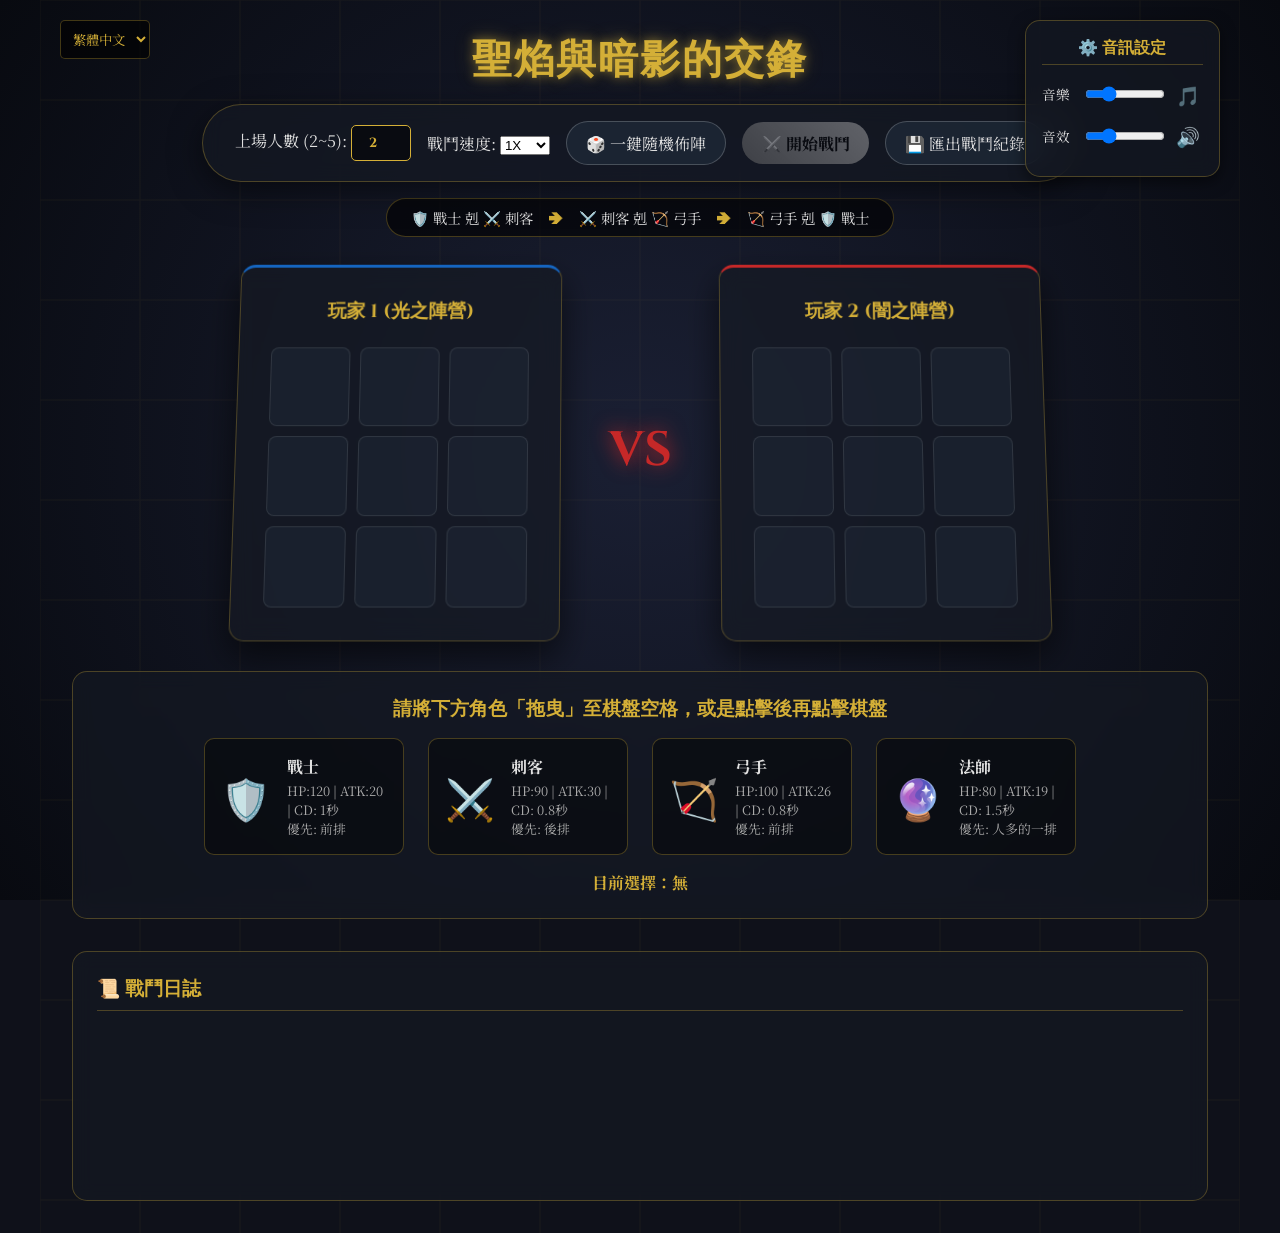
==== commit 56771d81: "feat: add battle speed setting (0.5x, 1x, 2x)" ====
--- a/mage-version/index.html
+++ b/mage-version/index.html
@@ -37,6 +37,13 @@
             <h1 class="title" data-i18n="title">聖焰與暗影的交鋒</h1>
             <div class="controls">
                 <label><span data-i18n-text="max_chars_label">上場人數 (2~5): </span><input type="number" id="num-chars" value="2" min="2" max="5"></label>
+                <label><span data-i18n-text="speed_label">戰鬥速度: </span>
+                    <select id="speed-select">
+                        <option value="0.5">0.5X</option>
+                        <option value="1" selected>1X</option>
+                        <option value="2">2X</option>
+                    </select>
+                </label>
                 <button id="btn-random" data-i18n="btn_random">🎲 一鍵隨機佈陣</button>
                 <button id="btn-start" class="primary" disabled data-i18n="btn_start">⚔️ 開始戰鬥</button>
                 <button id="btn-reset" class="hidden" data-i18n="btn_reset">🔄 重置下一局</button>
--- a/style.css
+++ b/style.css
@@ -304,11 +304,11 @@
     100% { opacity: 0; transform: scale(0.5); filter: grayscale(1); }
 }
 
-.anim-attack-t1 { animation: attack-right 0.2s ease-in-out; z-index: 10; }
-.anim-attack-t2 { animation: attack-left 0.2s ease-in-out; z-index: 10; }
-.anim-hit { animation: hit-shake 0.2s ease-in-out; }
-.anim-magic-hit { animation: magic-burn 0.5s ease-out; }
-.anim-die { animation: die 0.5s forwards; }
+.anim-attack-t1 { animation: attack-right calc(0.2s / var(--battle-speed, 1)) ease-in-out; z-index: 10; }
+.anim-attack-t2 { animation: attack-left calc(0.2s / var(--battle-speed, 1)) ease-in-out; z-index: 10; }
+.anim-hit { animation: hit-shake calc(0.2s / var(--battle-speed, 1)) ease-in-out; }
+.anim-magic-hit { animation: magic-burn calc(0.5s / var(--battle-speed, 1)) ease-out; }
+.anim-die { animation: die calc(0.5s / var(--battle-speed, 1)) forwards; }
 
 @keyframes magic-burn {
     0% { filter: brightness(1) sepia(0) hue-rotate(0deg); transform: scale(1); }
@@ -325,7 +325,7 @@
     text-shadow: 2px 2px 0 #000;
     pointer-events: none;
     z-index: 20;
-    animation: floatUp 1s forwards;
+    animation: floatUp calc(1s / var(--battle-speed, 1)) forwards;
 }
 
 .damage-text.crit {
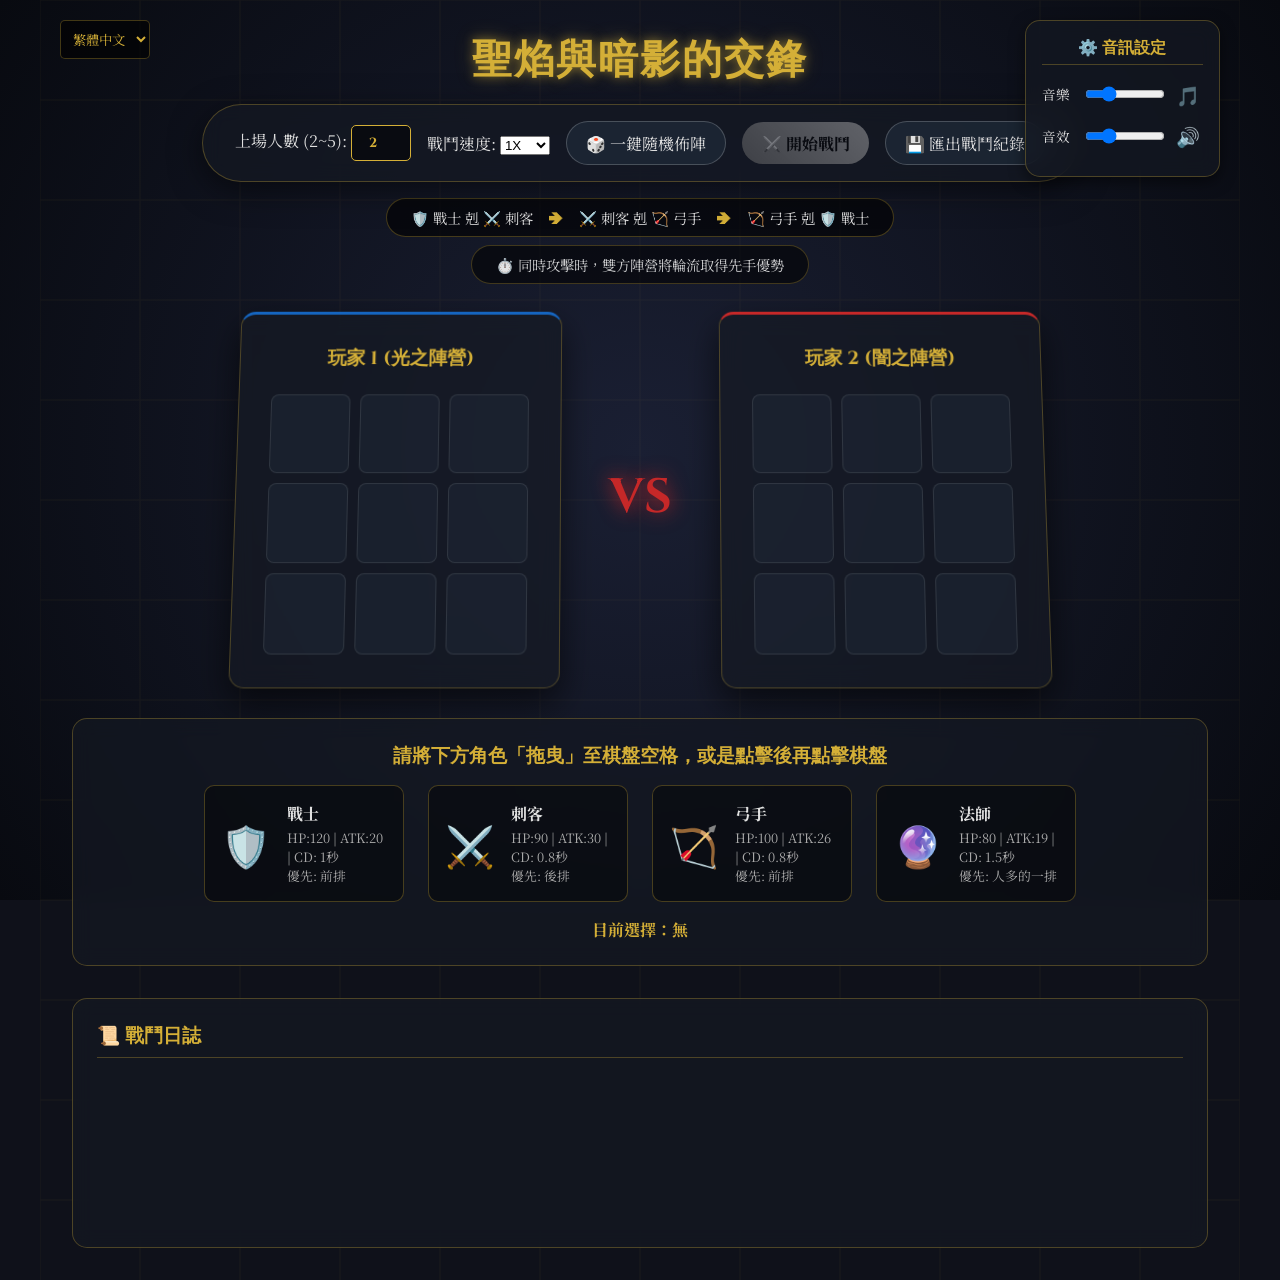
==== commit 6dd8af67: "feat: implement alternating initiative for simultaneous attacks" ====
--- a/mage-version/index.html
+++ b/mage-version/index.html
@@ -58,6 +58,9 @@
                 <span class="arrow">➔</span>
                 <span data-i18n="legend_archer">🏹 弓手 剋 🛡️ 戰士</span>
             </div>
+            <div class="element-legend tiebreaker-legend" style="margin-top: 8px; font-size: 0.9em; opacity: 0.9;">
+                <span data-i18n="legend_tiebreaker">⏱️ 同時攻擊時，雙方陣營將輪流取得先手優勢</span>
+            </div>
         </header>
 
         <main class="battlefield">
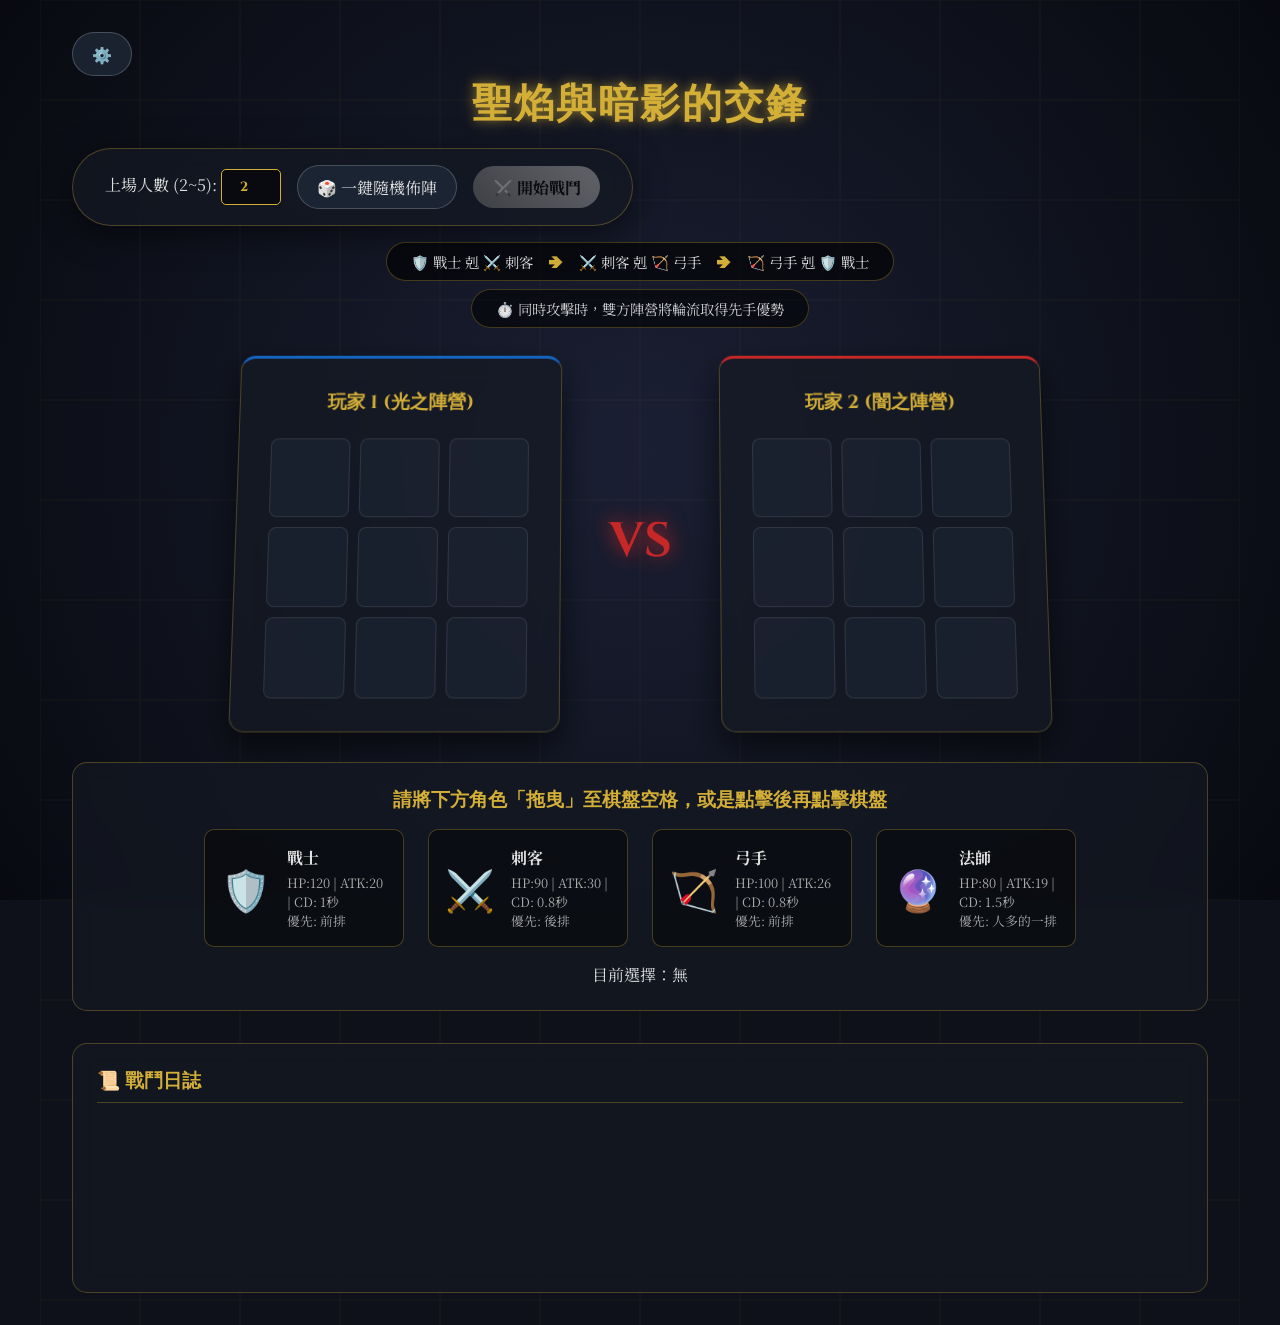
==== commit f17310f8: "Apply Settings Modal UI directly to mage-version folder and remove export feature" ====
--- a/mage-version/index.html
+++ b/mage-version/index.html
@@ -11,25 +11,50 @@
     <div id="game-container">
         <div class="bg-overlay"></div>
         
-        <!-- 語系切換與音效音樂控制 -->
+        <!-- 右上角設定按鈕 -->
         <div class="top-controls">
-            <select id="lang-select" onchange="switchLanguage(this.value)">
-                <option value="zh-TW">繁體中文</option>
-                <option value="en">English</option>
-            </select>
+            <button id="btn-settings" class="icon-btn" title="設定">⚙️</button>
         </div>
 
-        <div class="audio-settings">
-            <h4 data-i18n="audio_settings">⚙️ 音訊設定</h4>
-            <div class="setting-row">
-                <label data-i18n="music">音樂</label>
-                <input type="range" id="vol-bgm" min="0" max="1" step="0.05" value="0.25">
-                <button id="toggle-bgm" class="icon-btn">🎵</button>
-            </div>
-            <div class="setting-row">
-                <label data-i18n="sfx">音效</label>
-                <input type="range" id="vol-sfx" min="0" max="1" step="0.05" value="0.25">
-                <button id="toggle-sfx" class="icon-btn">🔊</button>
+        <!-- 設定彈出視窗 (Modal) -->
+        <div id="settings-modal" class="modal hidden">
+            <div class="modal-content">
+                <h2 data-i18n="settings_title">⚙️ 遊戲設定</h2>
+                
+                <div class="setting-group">
+                    <label data-i18n="setting_language">語言 (Language)</label>
+                    <select id="lang-select" onchange="switchLanguage(this.value)">
+                        <option value="zh-TW">繁體中文</option>
+                        <option value="en">English</option>
+                    </select>
+                </div>
+
+                <div class="setting-group">
+                    <label data-i18n="setting_speed">戰鬥速度</label>
+                    <select id="speed-select">
+                        <option value="0.5">0.5X</option>
+                        <option value="1" selected>1X</option>
+                        <option value="2">2X</option>
+                    </select>
+                </div>
+
+                <div class="setting-group">
+                    <label data-i18n="setting_bgm">音樂音量</label>
+                    <div class="slider-row">
+                        <input type="range" id="vol-bgm" min="0" max="1" step="0.05" value="0.25">
+                        <button id="toggle-bgm" class="icon-btn">🎵</button>
+                    </div>
+                </div>
+
+                <div class="setting-group">
+                    <label data-i18n="setting_sfx">音效音量</label>
+                    <div class="slider-row">
+                        <input type="range" id="vol-sfx" min="0" max="1" step="0.05" value="0.25">
+                        <button id="toggle-sfx" class="icon-btn">🔊</button>
+                    </div>
+                </div>
+
+                <button id="btn-close-settings" class="primary" data-i18n="btn_close">關閉</button>
             </div>
         </div>
 
@@ -37,17 +62,9 @@
             <h1 class="title" data-i18n="title">聖焰與暗影的交鋒</h1>
             <div class="controls">
                 <label><span data-i18n-text="max_chars_label">上場人數 (2~5): </span><input type="number" id="num-chars" value="2" min="2" max="5"></label>
-                <label><span data-i18n-text="speed_label">戰鬥速度: </span>
-                    <select id="speed-select">
-                        <option value="0.5">0.5X</option>
-                        <option value="1" selected>1X</option>
-                        <option value="2">2X</option>
-                    </select>
-                </label>
                 <button id="btn-random" data-i18n="btn_random">🎲 一鍵隨機佈陣</button>
                 <button id="btn-start" class="primary" disabled data-i18n="btn_start">⚔️ 開始戰鬥</button>
                 <button id="btn-reset" class="hidden" data-i18n="btn_reset">🔄 重置下一局</button>
-                <button id="btn-export" data-i18n="btn_export">💾 匯出戰鬥紀錄</button>
             </div>
             
             <!-- 克制說明圖 -->
--- a/style.css
+++ b/style.css
@@ -45,6 +45,87 @@
     pointer-events: none;
 }
 
+/* Modal 彈出視窗 */
+.modal {
+    position: fixed;
+    top: 0; left: 0; width: 100%; height: 100%;
+    background: rgba(0, 0, 0, 0.8);
+    display: flex;
+    justify-content: center;
+    align-items: center;
+    z-index: 1000;
+    backdrop-filter: blur(5px);
+    transition: opacity 0.3s ease;
+}
+
+.modal.hidden {
+    opacity: 0;
+    pointer-events: none;
+}
+
+.modal-content {
+    background: linear-gradient(135deg, rgba(30, 40, 55, 0.95), rgba(15, 20, 30, 0.95));
+    border: 2px solid var(--primary-gold);
+    border-radius: 15px;
+    padding: 2.5rem;
+    width: 400px;
+    max-width: 90%;
+    box-shadow: 0 10px 40px rgba(0,0,0,0.8), inset 0 0 15px rgba(212, 175, 55, 0.2);
+    text-align: center;
+}
+
+.modal-content h2 {
+    color: var(--primary-gold);
+    font-family: 'Cinzel', serif;
+    margin-bottom: 2rem;
+    border-bottom: 1px solid var(--glass-border);
+    padding-bottom: 1rem;
+}
+
+.setting-group {
+    display: flex;
+    justify-content: space-between;
+    align-items: center;
+    margin-bottom: 1.5rem;
+    font-size: 1.1rem;
+}
+
+.setting-group label {
+    color: var(--text-light);
+    font-weight: bold;
+}
+
+.setting-group select {
+    background: rgba(0,0,0,0.5);
+    color: var(--primary-gold);
+    border: 1px solid var(--primary-gold);
+    padding: 0.5rem;
+    border-radius: 5px;
+    font-size: 1rem;
+    cursor: pointer;
+    font-family: 'Noto Serif TC', serif;
+}
+
+.slider-container {
+    display: flex;
+    align-items: center;
+    gap: 10px;
+}
+
+.slider-container span {
+    width: 40px;
+    text-align: right;
+    font-family: monospace;
+    color: var(--primary-gold);
+}
+
+.modal-content button {
+    margin-top: 1rem;
+    width: 100%;
+    font-size: 1.2rem;
+    padding: 0.8rem;
+}
+
 header {
     text-align: center;
     margin-bottom: 1.5rem;
@@ -57,6 +138,11 @@
     text-shadow: 0 0 10px rgba(212, 175, 55, 0.5), 0 0 20px rgba(212, 175, 55, 0.3);
     letter-spacing: 2px;
     margin-bottom: 1rem;
+}
+
+.controls-wrapper {
+    display: flex;
+    justify-content: center;
 }
 
 .controls {
@@ -71,10 +157,9 @@
     backdrop-filter: blur(10px);
     box-shadow: 0 8px 32px rgba(0, 0, 0, 0.5);
     width: fit-content;
-    margin: 0 auto 1rem auto;
-}
-
-/* 克制圖例 */
+    margin-bottom: 1rem;
+}
+
 .element-legend {
     display: flex;
     justify-content: center;
@@ -190,12 +275,8 @@
     gap: 10px;
 }
 
-.team1 .grid {
-    direction: rtl; 
-}
-.team1 .cell {
-    direction: ltr; 
-}
+.team1 .grid { direction: rtl; }
+.team1 .cell { direction: ltr; }
 
 .cell {
     width: 80px;
@@ -245,14 +326,8 @@
     cursor: grab;
 }
 
-.character:active {
-    cursor: grabbing;
-}
-
-.character.dragging {
-    opacity: 0.5;
-    transform: scale(1.1);
-}
+.character:active { cursor: grabbing; }
+.character.dragging { opacity: 0.5; transform: scale(1.1); }
 
 .hp-bar-container {
     position: absolute;
@@ -273,9 +348,7 @@
     transition: width 0.3s ease, background-color 0.3s ease;
 }
 
-.hp-bar.low {
-    background: #f44336;
-}
+.hp-bar.low { background: #f44336; }
 
 /* 動畫效果 */
 @keyframes attack-right {
@@ -304,18 +377,10 @@
     100% { opacity: 0; transform: scale(0.5); filter: grayscale(1); }
 }
 
-.anim-attack-t1 { animation: attack-right calc(0.2s / var(--battle-speed, 1)) ease-in-out; z-index: 10; }
-.anim-attack-t2 { animation: attack-left calc(0.2s / var(--battle-speed, 1)) ease-in-out; z-index: 10; }
-.anim-hit { animation: hit-shake calc(0.2s / var(--battle-speed, 1)) ease-in-out; }
-.anim-magic-hit { animation: magic-burn calc(0.5s / var(--battle-speed, 1)) ease-out; }
-.anim-die { animation: die calc(0.5s / var(--battle-speed, 1)) forwards; }
-
-@keyframes magic-burn {
-    0% { filter: brightness(1) sepia(0) hue-rotate(0deg); transform: scale(1); }
-    30% { filter: brightness(1.5) sepia(1) hue-rotate(-50deg) drop-shadow(0 0 15px orange); transform: scale(1.1); }
-    70% { filter: brightness(1.5) sepia(1) hue-rotate(-50deg) drop-shadow(0 0 20px red); transform: scale(1.05); }
-    100% { filter: brightness(1) sepia(0) hue-rotate(0deg); transform: scale(1); }
-}
+.anim-attack-t1 { animation: attack-right 0.2s ease-in-out; z-index: 10; }
+.anim-attack-t2 { animation: attack-left 0.2s ease-in-out; z-index: 10; }
+.anim-hit { animation: hit-shake 0.2s ease-in-out; }
+.anim-die { animation: die 0.5s forwards; }
 
 .damage-text {
     position: absolute;
@@ -325,7 +390,7 @@
     text-shadow: 2px 2px 0 #000;
     pointer-events: none;
     z-index: 20;
-    animation: floatUp calc(1s / var(--battle-speed, 1)) forwards;
+    animation: floatUp 1s forwards;
 }
 
 .damage-text.crit {
@@ -375,9 +440,7 @@
     width: 200px;
 }
 
-.char-card:active {
-    cursor: grabbing;
-}
+.char-card:active { cursor: grabbing; }
 
 .char-card:hover {
     background: rgba(212, 175, 55, 0.1);
@@ -390,9 +453,7 @@
     background: rgba(212, 175, 55, 0.15);
 }
 
-.char-card .icon {
-    font-size: 2.5rem;
-}
+.char-card .icon { font-size: 2.5rem; }
 
 .char-card .info {
     display: flex;
@@ -408,7 +469,7 @@
     margin-bottom: 0.2rem;
 }
 
-#selection-status {
+#selection-status-wrap {
     color: var(--primary-gold);
     font-weight: bold;
 }
@@ -442,9 +503,7 @@
     padding-right: 1rem;
 }
 
-#log-content::-webkit-scrollbar {
-    width: 8px;
-}
+#log-content::-webkit-scrollbar { width: 8px; }
 #log-content::-webkit-scrollbar-track {
     background: rgba(0,0,0,0.2);
     border-radius: 4px;
@@ -462,95 +521,6 @@
     padding-top: 0.5rem;
 }
 
-.log-entry {
-    margin-bottom: 0.3rem;
-}
-
-.log-crit {
-    color: #ffeb3b;
-}
-
-.log-death {
-    color: #ff5252;
-    font-weight: bold;
-}
-
-/* Audio Settings Panel */
-.audio-settings {
-    position: absolute;
-    top: 20px;
-    right: 20px;
-    background: var(--glass-bg);
-    border: 1px solid var(--glass-border);
-    border-radius: 15px;
-    padding: 1rem;
-    backdrop-filter: blur(10px);
-    box-shadow: 0 5px 15px rgba(0,0,0,0.5);
-    z-index: 100;
-}
-
-.audio-settings h4 {
-    color: var(--primary-gold);
-    margin-bottom: 0.8rem;
-    font-family: 'Cinzel', serif;
-    text-align: center;
-    border-bottom: 1px solid var(--glass-border);
-    padding-bottom: 0.3rem;
-}
-
-.setting-row {
-    display: flex;
-    align-items: center;
-    gap: 0.5rem;
-    margin-bottom: 0.5rem;
-    font-size: 0.85rem;
-}
-
-.setting-row label {
-    width: 35px;
-}
-
-.setting-row input[type="range"] {
-    width: 80px;
-    cursor: pointer;
-}
-
-.icon-btn {
-    background: none;
-    border: none;
-    font-size: 1.2rem;
-    cursor: pointer;
-    padding: 0.2rem;
-    border-radius: 5px;
-    box-shadow: none;
-    transition: opacity 0.2s;
-}
-
-.icon-btn:hover {
-    background: rgba(255,255,255,0.1);
-    box-shadow: none;
-    border: none;
-}
-
-.icon-btn.muted {
-    opacity: 0.3;
-    filter: grayscale(1);
-}
-
-.top-controls {
-    position: absolute;
-    top: 20px;
-    left: 20px;
-    z-index: 100;
-}
-
-.top-controls select {
-    background: rgba(0,0,0,0.6);
-    color: var(--primary-gold);
-    border: 1px solid var(--glass-border);
-    padding: 0.5rem;
-    border-radius: 5px;
-    font-family: 'Noto Serif TC', serif;
-    outline: none;
-    cursor: pointer;
-}
+.log-entry { margin-bottom: 0.3rem; }
+.log-crit { color: #ffeb3b; }
+.log-death { color: #ff5252; font-weight: bold; }
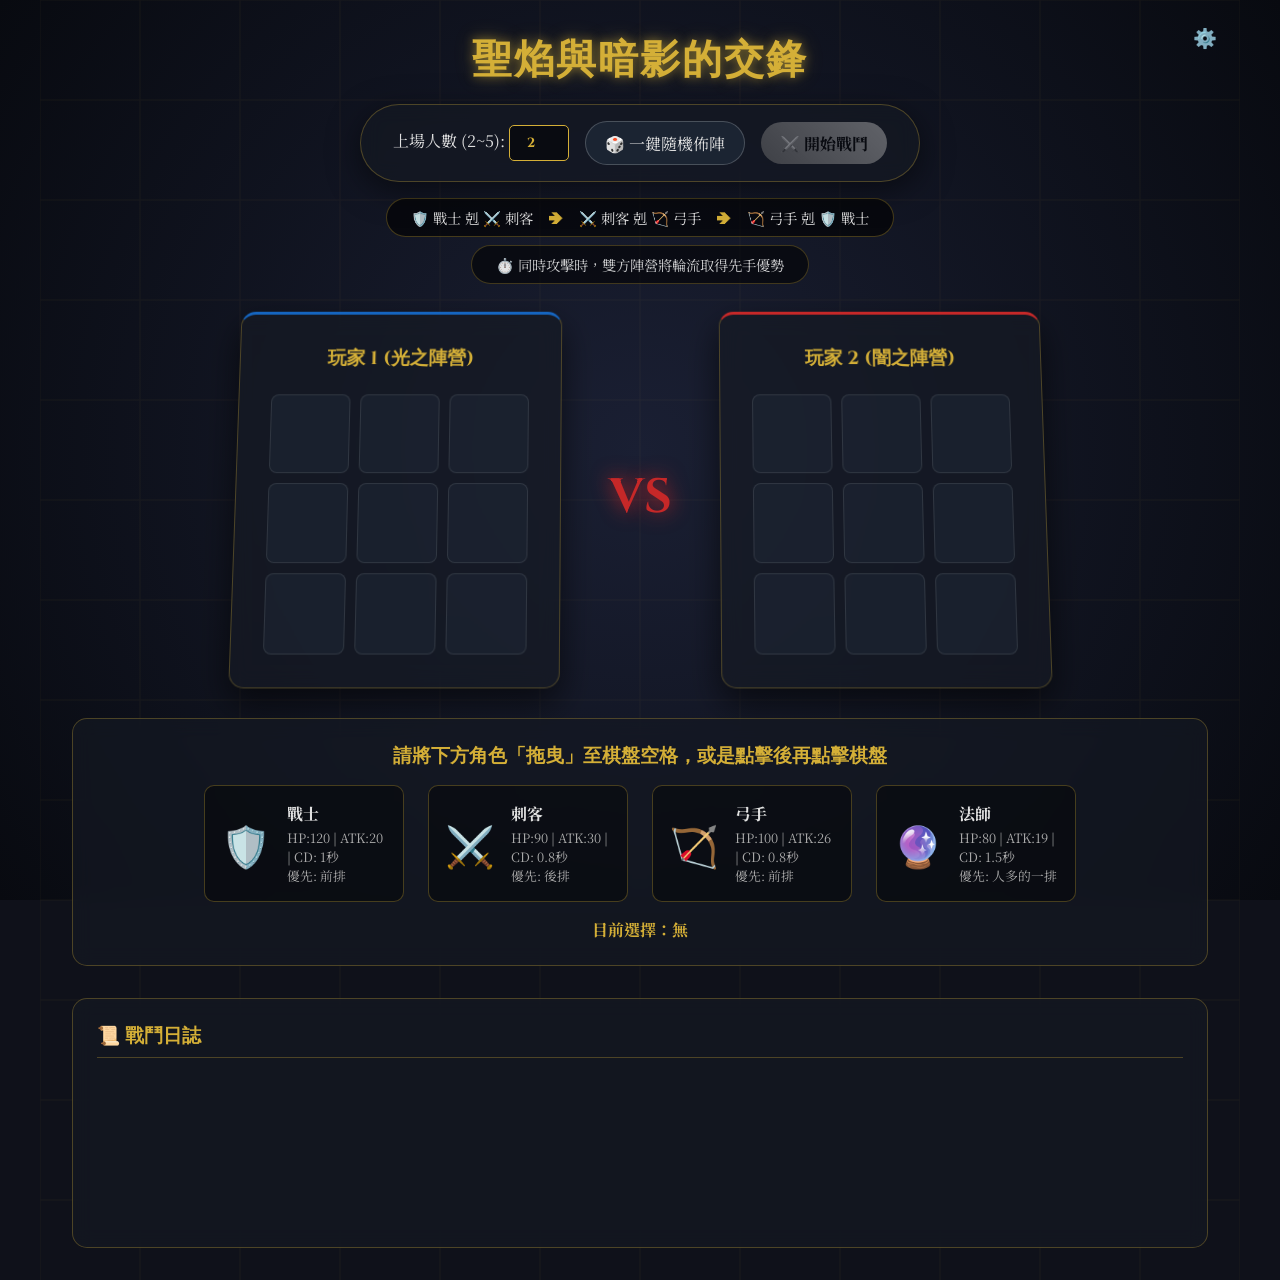
==== commit 2a6b327a: "fix: correctly link to mage-version/style.css so the modal styles are loaded" ====
--- a/mage-version/index.html
+++ b/mage-version/index.html
@@ -4,7 +4,7 @@
     <meta charset="UTF-8">
     <meta name="viewport" content="width=device-width, initial-scale=1.0">
     <title>JRPG Auto Battler</title>
-    <link rel="stylesheet" href="../style.css">
+    <link rel="stylesheet" href="style.css">
     <link href="https://fonts.googleapis.com/css2?family=Noto+Serif+TC:wght@400;700&family=Cinzel:wght@600&display=swap" rel="stylesheet">
 </head>
 <body>
--- a/mage-version/style.css
+++ b/mage-version/style.css
@@ -0,0 +1,573 @@
+:root {
+    --bg-dark: #0f111a;
+    --primary-gold: #d4af37;
+    --primary-red: #c62828;
+    --primary-blue: #1565c0;
+    --text-light: #e0e0e0;
+    --glass-bg: rgba(20, 25, 35, 0.7);
+    --glass-border: rgba(212, 175, 55, 0.3);
+    --cell-bg: rgba(30, 40, 55, 0.5);
+    --cell-border: rgba(255, 255, 255, 0.1);
+}
+
+* {
+    box-sizing: border-box;
+    margin: 0;
+    padding: 0;
+}
+
+body {
+    background-color: var(--bg-dark);
+    background-image: radial-gradient(circle at center, #1a1f33 0%, #080a10 100%);
+    background-size: cover;
+    background-attachment: fixed;
+    color: var(--text-light);
+    font-family: 'Noto Serif TC', serif;
+    min-height: 100vh;
+    display: flex;
+    justify-content: center;
+    align-items: center;
+}
+
+#game-container {
+    width: 100%;
+    max-width: 1200px;
+    padding: 2rem;
+    position: relative;
+    z-index: 1;
+}
+
+.bg-overlay {
+    position: absolute;
+    top: 0; left: 0; width: 100%; height: 100%;
+    background: url('data:image/svg+xml;utf8,<svg width="100" height="100" xmlns="http://www.w3.org/2000/svg"><rect width="100" height="100" fill="none" stroke="rgba(212,175,55,0.05)" stroke-width="1"/></svg>');
+    z-index: -1;
+    pointer-events: none;
+}
+
+header {
+    text-align: center;
+    margin-bottom: 1.5rem;
+}
+
+.title {
+    font-family: 'Cinzel', serif;
+    font-size: 2.5rem;
+    color: var(--primary-gold);
+    text-shadow: 0 0 10px rgba(212, 175, 55, 0.5), 0 0 20px rgba(212, 175, 55, 0.3);
+    letter-spacing: 2px;
+    margin-bottom: 1rem;
+}
+
+.controls {
+    display: flex;
+    justify-content: center;
+    gap: 1rem;
+    align-items: center;
+    background: var(--glass-bg);
+    padding: 1rem 2rem;
+    border-radius: 50px;
+    border: 1px solid var(--glass-border);
+    backdrop-filter: blur(10px);
+    box-shadow: 0 8px 32px rgba(0, 0, 0, 0.5);
+    width: fit-content;
+    margin: 0 auto 1rem auto;
+}
+
+/* 克制圖例 */
+.element-legend {
+    display: flex;
+    justify-content: center;
+    align-items: center;
+    gap: 1rem;
+    background: rgba(0, 0, 0, 0.6);
+    padding: 0.5rem 1.5rem;
+    border-radius: 20px;
+    border: 1px solid var(--glass-border);
+    color: var(--text-light);
+    font-size: 0.9rem;
+    width: fit-content;
+    margin: 0 auto;
+}
+
+.element-legend .arrow {
+    color: var(--primary-gold);
+}
+
+input[type="number"] {
+    background: rgba(0,0,0,0.5);
+    border: 1px solid var(--primary-gold);
+    color: var(--primary-gold);
+    padding: 0.5rem;
+    border-radius: 5px;
+    width: 60px;
+    text-align: center;
+    font-family: 'Cinzel', serif;
+    font-weight: bold;
+}
+
+button {
+    background: rgba(30, 40, 55, 0.8);
+    color: var(--text-light);
+    border: 1px solid rgba(255,255,255,0.2);
+    padding: 0.6rem 1.2rem;
+    border-radius: 25px;
+    cursor: pointer;
+    font-family: 'Noto Serif TC', serif;
+    font-size: 1rem;
+    transition: all 0.3s ease;
+}
+
+button:hover:not(:disabled) {
+    background: rgba(50, 60, 80, 0.8);
+    border-color: var(--primary-gold);
+    box-shadow: 0 0 15px rgba(212, 175, 55, 0.3);
+}
+
+button.primary {
+    background: linear-gradient(45deg, #8a6a20, #d4af37);
+    color: #000;
+    font-weight: bold;
+    border: none;
+}
+
+button.primary:hover:not(:disabled) {
+    background: linear-gradient(45deg, #d4af37, #f3d46f);
+    box-shadow: 0 0 20px rgba(212, 175, 55, 0.6);
+}
+
+button:disabled {
+    opacity: 0.5;
+    cursor: not-allowed;
+    filter: grayscale(1);
+}
+
+.hidden {
+    display: none !important;
+}
+
+/* Battlefield */
+.battlefield {
+    display: flex;
+    justify-content: center;
+    align-items: center;
+    gap: 3rem;
+    margin-bottom: 2rem;
+    perspective: 1000px;
+}
+
+.team-area {
+    background: var(--glass-bg);
+    border: 1px solid var(--glass-border);
+    border-radius: 15px;
+    padding: 2rem;
+    backdrop-filter: blur(10px);
+    box-shadow: 0 15px 35px rgba(0,0,0,0.6);
+    position: relative;
+    transform: rotateX(5deg);
+    transition: transform 0.3s ease;
+}
+
+.team-area:hover {
+    transform: rotateX(0deg);
+}
+
+.team1 { border-top: 3px solid var(--primary-blue); }
+.team2 { border-top: 3px solid var(--primary-red); }
+
+.team-name {
+    text-align: center;
+    margin-bottom: 1.5rem;
+    font-family: 'Cinzel', serif;
+    color: var(--primary-gold);
+    font-size: 1.2rem;
+}
+
+.grid {
+    display: grid;
+    grid-template-columns: repeat(3, 1fr);
+    grid-template-rows: repeat(3, 1fr);
+    gap: 10px;
+}
+
+.team1 .grid {
+    direction: rtl; 
+}
+.team1 .cell {
+    direction: ltr; 
+}
+
+.cell {
+    width: 80px;
+    height: 80px;
+    background: var(--cell-bg);
+    border: 1px solid var(--cell-border);
+    border-radius: 8px;
+    display: flex;
+    justify-content: center;
+    align-items: center;
+    transition: all 0.2s ease;
+    position: relative;
+}
+
+.cell.drag-over {
+    background: rgba(212, 175, 55, 0.3);
+    border-color: var(--primary-gold);
+    transform: scale(1.05);
+}
+
+.cell:hover {
+    background: rgba(255, 255, 255, 0.1);
+    border-color: var(--primary-gold);
+}
+
+.vs-badge {
+    font-family: 'Cinzel', serif;
+    font-size: 3rem;
+    font-weight: bold;
+    color: var(--primary-red);
+    text-shadow: 0 0 20px #c62828;
+    animation: pulse 2s infinite alternate;
+}
+
+@keyframes pulse {
+    from { transform: scale(1); text-shadow: 0 0 10px #c62828; }
+    to { transform: scale(1.1); text-shadow: 0 0 25px #ff5252; }
+}
+
+/* Characters */
+.character {
+    font-size: 2.5rem;
+    user-select: none;
+    position: relative;
+    z-index: 2;
+    transition: all 0.3s ease;
+    cursor: grab;
+}
+
+.character:active {
+    cursor: grabbing;
+}
+
+.character.dragging {
+    opacity: 0.5;
+    transform: scale(1.1);
+}
+
+.hp-bar-container {
+    position: absolute;
+    bottom: -15px;
+    left: 10%;
+    width: 80%;
+    height: 6px;
+    background: #333;
+    border-radius: 3px;
+    overflow: hidden;
+    border: 1px solid #000;
+}
+
+.hp-bar {
+    height: 100%;
+    background: #4caf50;
+    width: 100%;
+    transition: width 0.3s ease, background-color 0.3s ease;
+}
+
+.hp-bar.low {
+    background: #f44336;
+}
+
+/* 動畫效果 */
+@keyframes attack-right {
+    0% { transform: translateX(0) scale(1); }
+    50% { transform: translateX(30px) scale(1.2); }
+    100% { transform: translateX(0) scale(1); }
+}
+
+@keyframes attack-left {
+    0% { transform: translateX(0) scale(1); }
+    50% { transform: translateX(-30px) scale(1.2); }
+    100% { transform: translateX(0) scale(1); }
+}
+
+@keyframes hit-shake {
+    0% { transform: translate(0, 0) rotate(0deg); filter: brightness(1) sepia(0); }
+    25% { transform: translate(5px, 5px) rotate(5deg); filter: brightness(2) sepia(1) hue-rotate(300deg); }
+    50% { transform: translate(-5px, -5px) rotate(-5deg); filter: brightness(2) sepia(1) hue-rotate(300deg); }
+    75% { transform: translate(5px, -5px) rotate(5deg); filter: brightness(1) sepia(0); }
+    100% { transform: translate(0, 0) rotate(0deg); }
+}
+
+@keyframes die {
+    0% { opacity: 1; transform: scale(1); filter: grayscale(0); }
+    50% { opacity: 0.5; transform: scale(0.8); filter: grayscale(1); }
+    100% { opacity: 0; transform: scale(0.5); filter: grayscale(1); }
+}
+
+.anim-attack-t1 { animation: attack-right 0.2s ease-in-out; z-index: 10; }
+.anim-attack-t2 { animation: attack-left 0.2s ease-in-out; z-index: 10; }
+.anim-hit { animation: hit-shake 0.2s ease-in-out; }
+.anim-magic-hit { animation: magic-burn 0.5s ease-out; }
+.anim-die { animation: die 0.5s forwards; }
+
+@keyframes magic-burn {
+    0% { filter: brightness(1) sepia(0) hue-rotate(0deg); transform: scale(1); }
+    30% { filter: brightness(1.5) sepia(1) hue-rotate(-50deg) drop-shadow(0 0 15px orange); transform: scale(1.1); }
+    70% { filter: brightness(1.5) sepia(1) hue-rotate(-50deg) drop-shadow(0 0 20px red); transform: scale(1.05); }
+    100% { filter: brightness(1) sepia(0) hue-rotate(0deg); transform: scale(1); }
+}
+
+.damage-text {
+    position: absolute;
+    color: #ff5252;
+    font-weight: bold;
+    font-size: 1.5rem;
+    text-shadow: 2px 2px 0 #000;
+    pointer-events: none;
+    z-index: 20;
+    animation: floatUp 1s forwards;
+}
+
+.damage-text.crit {
+    color: #ffeb3b;
+    font-size: 2rem;
+}
+
+@keyframes floatUp {
+    0% { transform: translateY(0) scale(1); opacity: 1; }
+    100% { transform: translateY(-40px) scale(1.5); opacity: 0; }
+}
+
+/* Selection Panel */
+.selection-panel {
+    background: var(--glass-bg);
+    border: 1px solid var(--glass-border);
+    border-radius: 15px;
+    padding: 1.5rem;
+    margin-bottom: 2rem;
+    text-align: center;
+    backdrop-filter: blur(10px);
+}
+
+.selection-panel h3 {
+    color: var(--primary-gold);
+    margin-bottom: 1rem;
+    font-family: 'Cinzel', serif;
+}
+
+.character-pool {
+    display: flex;
+    justify-content: center;
+    gap: 1.5rem;
+    margin-bottom: 1rem;
+}
+
+.char-card {
+    background: rgba(0,0,0,0.4);
+    border: 1px solid var(--glass-border);
+    border-radius: 10px;
+    padding: 1rem;
+    cursor: grab;
+    display: flex;
+    align-items: center;
+    gap: 1rem;
+    transition: all 0.2s ease;
+    width: 200px;
+}
+
+.char-card:active {
+    cursor: grabbing;
+}
+
+.char-card:hover {
+    background: rgba(212, 175, 55, 0.1);
+    transform: translateY(-5px);
+}
+
+.char-card.selected {
+    border-color: var(--primary-gold);
+    box-shadow: 0 0 15px rgba(212, 175, 55, 0.5);
+    background: rgba(212, 175, 55, 0.15);
+}
+
+.char-card .icon {
+    font-size: 2.5rem;
+}
+
+.char-card .info {
+    display: flex;
+    flex-direction: column;
+    text-align: left;
+    font-size: 0.8rem;
+    color: #aaa;
+}
+
+.char-card .info strong {
+    color: var(--text-light);
+    font-size: 1rem;
+    margin-bottom: 0.2rem;
+}
+
+#selection-status {
+    color: var(--primary-gold);
+    font-weight: bold;
+}
+
+/* Battle Log */
+.battle-log {
+    background: var(--glass-bg);
+    border: 1px solid var(--glass-border);
+    border-radius: 15px;
+    padding: 1.5rem;
+    height: 250px;
+    display: flex;
+    flex-direction: column;
+    backdrop-filter: blur(10px);
+}
+
+.battle-log h3 {
+    color: var(--primary-gold);
+    margin-bottom: 1rem;
+    font-family: 'Cinzel', serif;
+    border-bottom: 1px solid var(--glass-border);
+    padding-bottom: 0.5rem;
+}
+
+#log-content {
+    flex: 1;
+    overflow-y: auto;
+    font-family: monospace;
+    font-size: 0.95rem;
+    line-height: 1.5;
+    padding-right: 1rem;
+}
+
+#log-content::-webkit-scrollbar {
+    width: 8px;
+}
+#log-content::-webkit-scrollbar-track {
+    background: rgba(0,0,0,0.2);
+    border-radius: 4px;
+}
+#log-content::-webkit-scrollbar-thumb {
+    background: var(--primary-gold);
+    border-radius: 4px;
+}
+
+.log-turn {
+    color: var(--primary-gold);
+    font-weight: bold;
+    margin-top: 0.5rem;
+    border-top: 1px dashed rgba(255,255,255,0.1);
+    padding-top: 0.5rem;
+}
+
+.log-entry {
+    margin-bottom: 0.3rem;
+}
+
+.log-crit {
+    color: #ffeb3b;
+}
+
+.log-death {
+    color: #ff5252;
+    font-weight: bold;
+}
+
+.top-controls {
+    position: absolute;
+    top: 20px;
+    right: 20px;
+    z-index: 100;
+}
+
+/* Modal 樣式 */
+.modal {
+    position: fixed;
+    top: 0;
+    left: 0;
+    width: 100%;
+    height: 100%;
+    background: rgba(0, 0, 0, 0.6);
+    backdrop-filter: blur(5px);
+    display: flex;
+    justify-content: center;
+    align-items: center;
+    z-index: 1000;
+    opacity: 1;
+    transition: opacity 0.3s;
+}
+
+.modal.hidden {
+    opacity: 0;
+    pointer-events: none;
+}
+
+.modal-content {
+    background: rgba(25, 25, 35, 0.95);
+    padding: 30px;
+    border-radius: 12px;
+    border: 1px solid rgba(255, 255, 255, 0.1);
+    width: 400px;
+    max-width: 90%;
+    box-shadow: 0 10px 30px rgba(0, 0, 0, 0.5);
+    display: flex;
+    flex-direction: column;
+    gap: 20px;
+}
+
+.modal-content h2 {
+    margin-top: 0;
+    color: var(--primary-color);
+    text-align: center;
+    border-bottom: 1px solid rgba(255,255,255,0.1);
+    padding-bottom: 10px;
+}
+
+.setting-group {
+    display: flex;
+    flex-direction: column;
+    gap: 8px;
+}
+
+.setting-group label {
+    font-weight: bold;
+    color: var(--text-color);
+}
+
+.slider-row {
+    display: flex;
+    align-items: center;
+    gap: 10px;
+}
+
+.slider-row input[type="range"] {
+    flex: 1;
+}
+
+#btn-close-settings {
+    margin-top: 10px;
+}
+
+.icon-btn {
+    background: none;
+    border: none;
+    font-size: 1.2rem;
+    cursor: pointer;
+    padding: 0.2rem;
+    border-radius: 5px;
+    box-shadow: none;
+    transition: opacity 0.2s;
+}
+
+.icon-btn:hover {
+    background: rgba(255,255,255,0.1);
+    box-shadow: none;
+    border: none;
+}
+
+.icon-btn.muted {
+    opacity: 0.3;
+    filter: grayscale(1);
+}
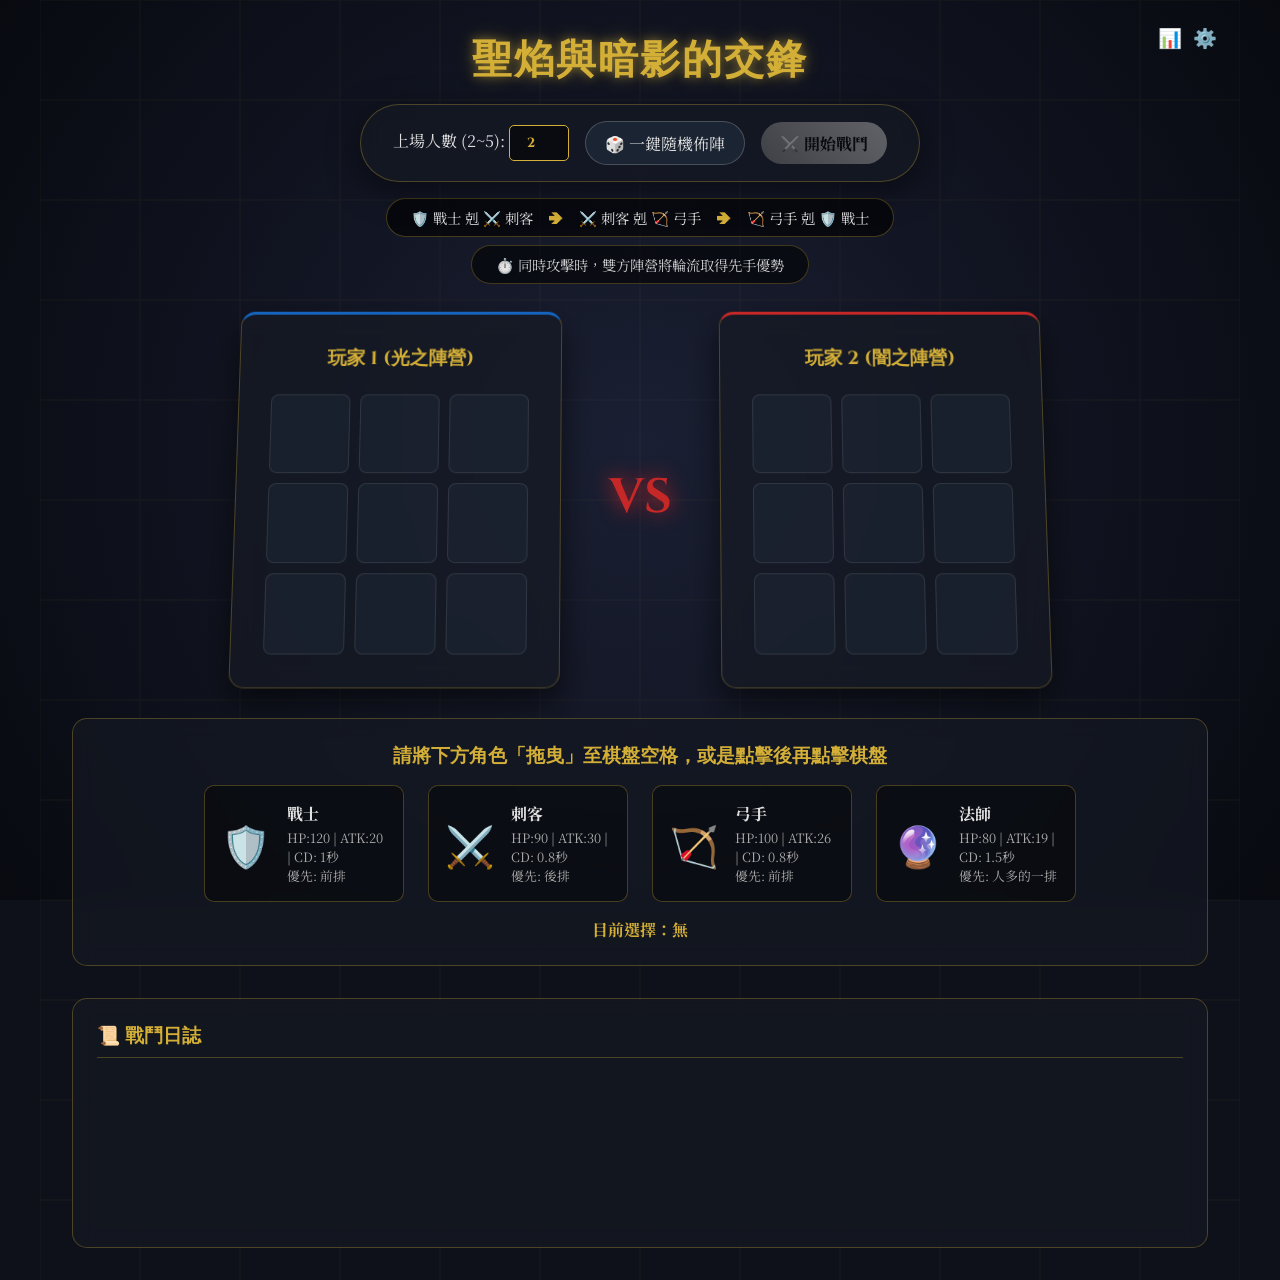
==== commit 10f8e978: "feat: add stats adjustment modal for testing" ====
--- a/mage-version/index.html
+++ b/mage-version/index.html
@@ -11,8 +11,9 @@
     <div id="game-container">
         <div class="bg-overlay"></div>
         
-        <!-- 右上角設定按鈕 -->
+        <!-- 右上角設定與數據按鈕 -->
         <div class="top-controls">
+            <button id="btn-stats" class="icon-btn" title="數值調整">📊</button>
             <button id="btn-settings" class="icon-btn" title="設定">⚙️</button>
         </div>
 
@@ -55,6 +56,22 @@
                 </div>
 
                 <button id="btn-close-settings" class="primary" data-i18n="btn_close">關閉</button>
+            </div>
+        </div>
+
+        <!-- 數值調整彈出視窗 (Modal) -->
+        <div id="stats-modal" class="modal hidden">
+            <div class="modal-content stats-modal-content">
+                <h2 data-i18n="stats_title">📊 數值調整 (測試用)</h2>
+                
+                <div id="stats-form-container" class="stats-form-container">
+                    <!-- 由 JavaScript 動態生成表單 -->
+                </div>
+
+                <div class="modal-buttons">
+                    <button id="btn-cancel-stats" data-i18n="btn_cancel_stats">取消</button>
+                    <button id="btn-save-stats" class="primary" data-i18n="btn_save_stats">💾 保存設定</button>
+                </div>
             </div>
         </div>
 
--- a/mage-version/style.css
+++ b/mage-version/style.css
@@ -550,6 +550,85 @@
     margin-top: 10px;
 }
 
+/* Stats Modal Specific Styles */
+.stats-modal-content {
+    width: 600px;
+}
+
+.stats-form-container {
+    display: flex;
+    flex-direction: column;
+    gap: 15px;
+    max-height: 60vh;
+    overflow-y: auto;
+    padding-right: 10px;
+}
+
+/* Scrollbar for stats form */
+.stats-form-container::-webkit-scrollbar {
+    width: 8px;
+}
+.stats-form-container::-webkit-scrollbar-track {
+    background: rgba(0,0,0,0.2);
+    border-radius: 4px;
+}
+.stats-form-container::-webkit-scrollbar-thumb {
+    background: var(--primary-gold);
+    border-radius: 4px;
+}
+
+.stat-row {
+    display: flex;
+    align-items: center;
+    justify-content: space-between;
+    background: rgba(0,0,0,0.4);
+    padding: 10px 15px;
+    border-radius: 8px;
+    border: 1px solid rgba(255,255,255,0.05);
+}
+
+.stat-class-info {
+    display: flex;
+    align-items: center;
+    gap: 10px;
+    width: 120px;
+    font-weight: bold;
+    color: var(--primary-gold);
+}
+
+.stat-inputs {
+    display: flex;
+    gap: 15px;
+    flex: 1;
+    justify-content: flex-end;
+}
+
+.stat-input-group {
+    display: flex;
+    align-items: center;
+    gap: 5px;
+}
+
+.stat-input-group label {
+    font-size: 0.85em;
+    color: var(--text-light);
+}
+
+.stat-input-group input[type="number"] {
+    width: 70px;
+    padding: 4px;
+    font-size: 0.9em;
+}
+
+.modal-buttons {
+    display: flex;
+    justify-content: flex-end;
+    gap: 15px;
+    margin-top: 10px;
+    border-top: 1px solid rgba(255,255,255,0.1);
+    padding-top: 15px;
+}
+
 .icon-btn {
     background: none;
     border: none;
